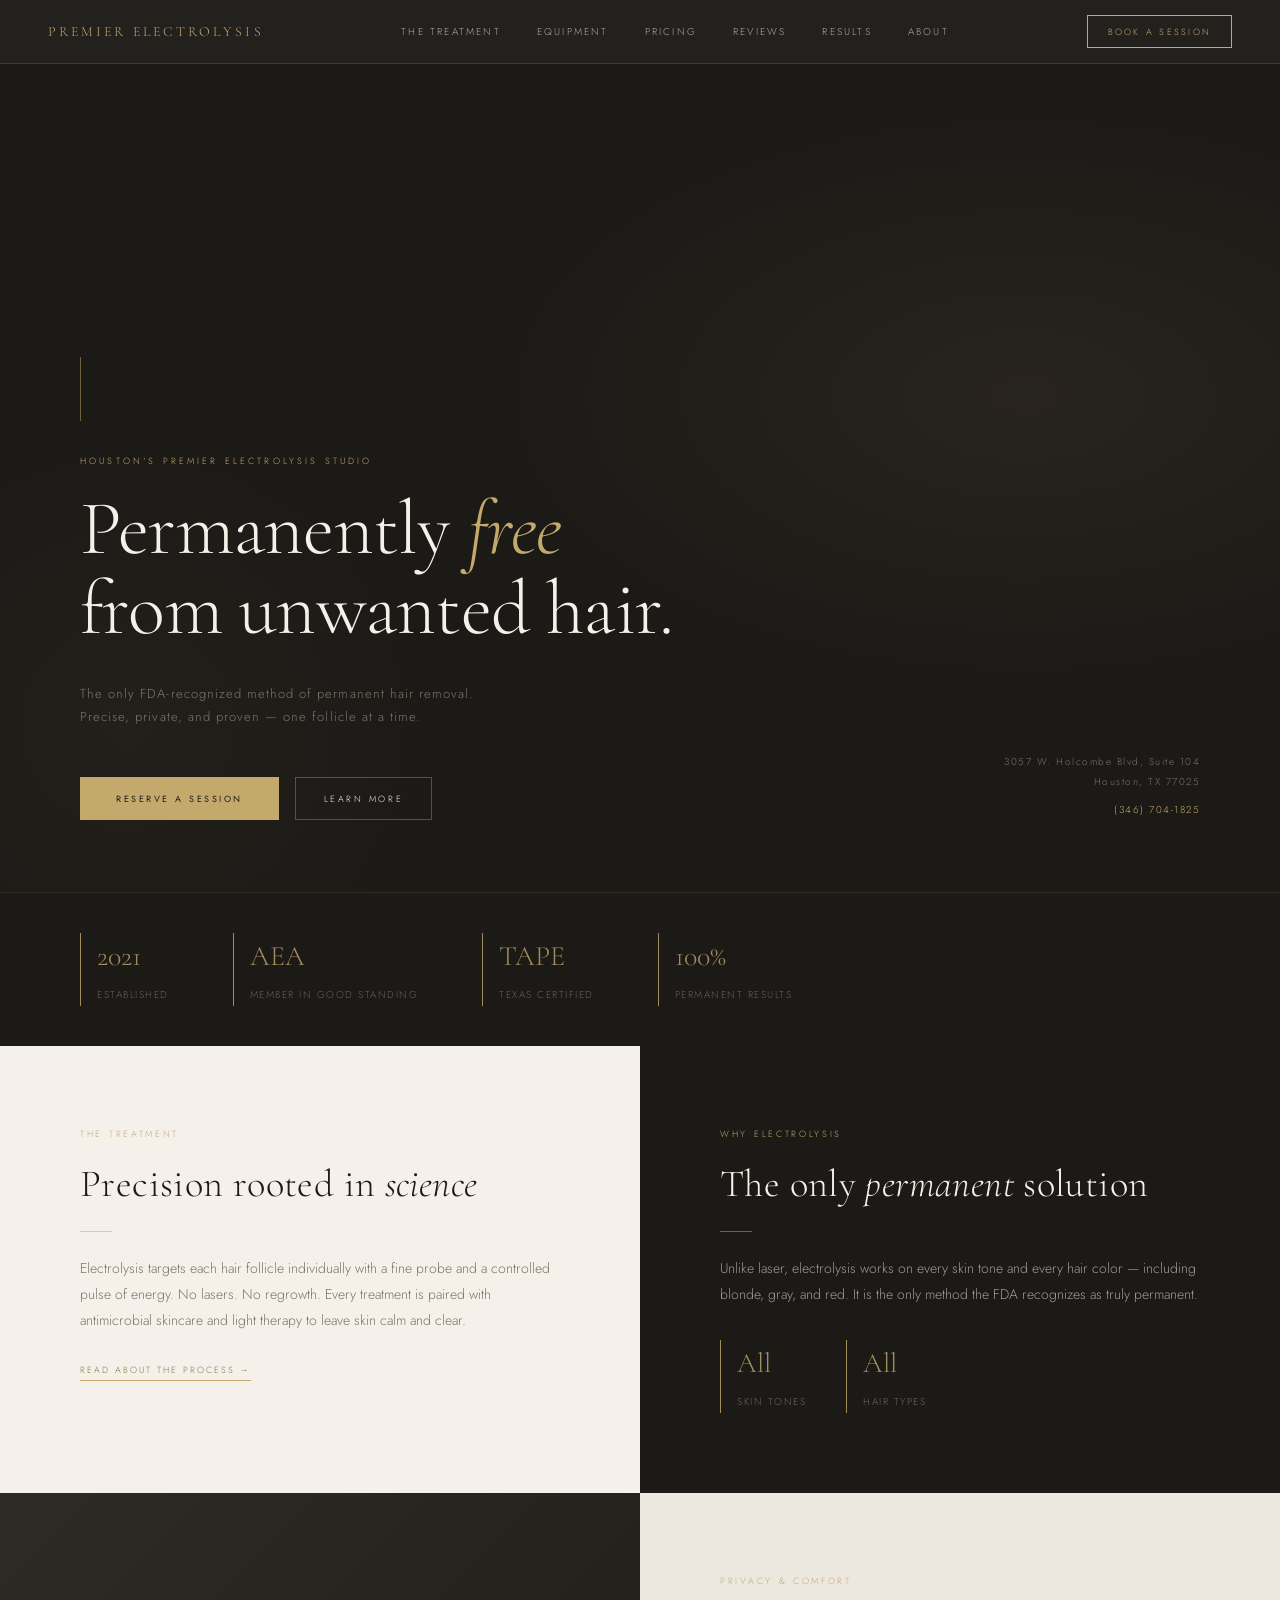
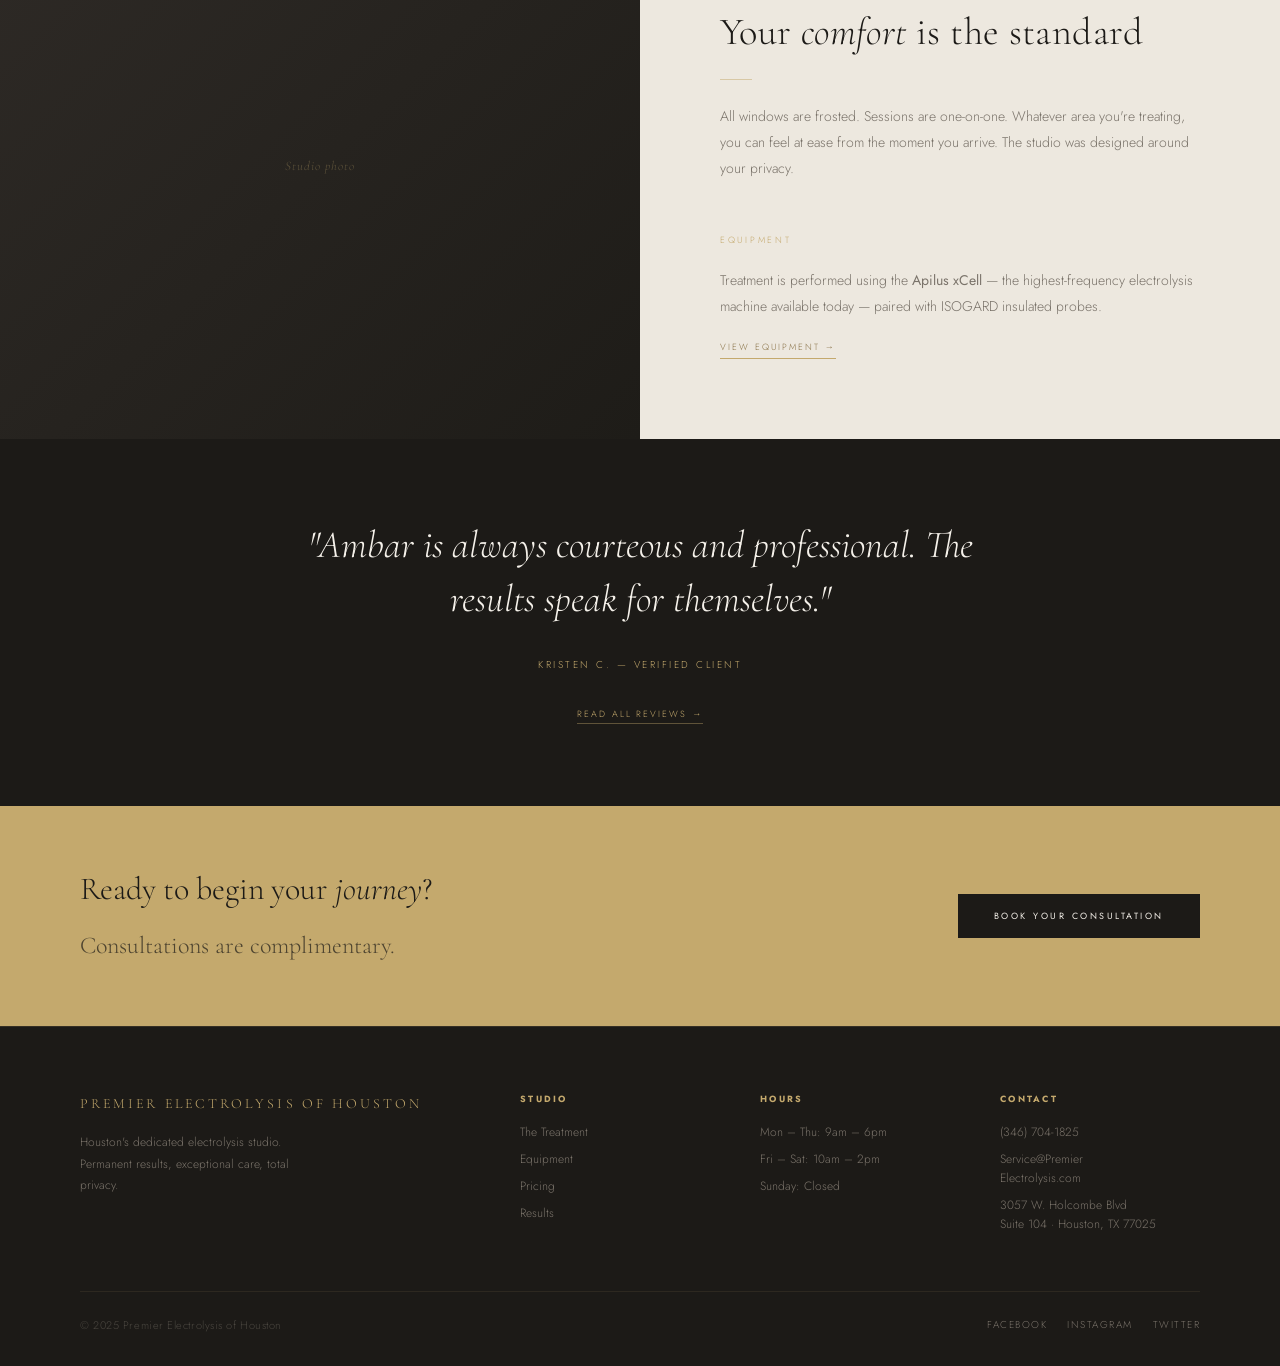
==== frontend/public/index.html @ 05a434fe "initial commit" ====
<!DOCTYPE html>
<html lang="en">
<head>
<meta charset="UTF-8">
<meta name="viewport" content="width=device-width, initial-scale=1.0">
<title>Premier Electrolysis of Houston</title>
<link rel="preconnect" href="https://fonts.googleapis.com">
<link rel="preconnect" href="https://fonts.gstatic.com" crossorigin>
<link href="https://fonts.googleapis.com/css2?family=Cormorant+Garamond:ital,wght@0,300;0,400;0,500;1,300;1,400&family=Jost:wght@200;300;400;500&display=swap" rel="stylesheet">
<style>
*{box-sizing:border-box;margin:0;padding:0}
:root{
  --ink:#1c1a17;
  --cream:#f5f1ea;
  --warm:#ede8df;
  --gold:#c4a96d;
  --gold-light:#e8d9b5;
  --gold-dark:#8a7348;
  --stone:#7a736a;
  --pale:#faf8f4;
  --white:#ffffff;
  --serif:'Cormorant Garamond',Georgia,serif;
  --sans:'Jost',sans-serif;
}
html{scroll-behavior:smooth}
body{font-family:var(--sans);font-weight:300;color:var(--ink);background:var(--pale);font-size:15px;line-height:1.7}

/* ── NAV ── */
nav{
  position:fixed;top:0;left:0;right:0;z-index:100;
  background:rgba(28,26,23,0.97);
  display:flex;align-items:center;justify-content:space-between;
  padding:0 48px;height:64px;
  border-bottom:1px solid rgba(196,169,109,0.2);
}
.nav-logo{
  font-family:var(--serif);font-weight:300;font-size:14px;
  letter-spacing:0.22em;text-transform:uppercase;color:var(--gold);
  text-decoration:none;white-space:nowrap;
}
.nav-links{display:flex;gap:0;list-style:none}
.nav-links li a{
  font-size:10px;letter-spacing:0.22em;text-transform:uppercase;
  color:rgba(245,241,234,0.65);text-decoration:none;
  padding:0 18px;line-height:64px;display:block;
  transition:color 0.2s;position:relative;
}
.nav-links li a:hover,.nav-links li a.active{color:var(--gold)}
.nav-links li a.active::after{
  content:'';position:absolute;bottom:0;left:18px;right:18px;height:1px;background:var(--gold);
}
.nav-cta{
  font-size:9px;letter-spacing:0.25em;text-transform:uppercase;
  border:1px solid var(--gold);color:var(--gold);
  padding:8px 20px;text-decoration:none;
  transition:background 0.2s,color 0.2s;white-space:nowrap;
}
.nav-cta:hover{background:var(--gold);color:var(--ink)}

/* ── PAGES ── */
.page{display:none;padding-top:64px;min-height:100vh}
.page.active{display:block}

/* ── HERO ── */
.hero{
  background:var(--ink);
  min-height:92vh;
  display:flex;flex-direction:column;justify-content:flex-end;
  padding:80px 80px 72px;
  position:relative;overflow:hidden;
}
.hero-texture{
  position:absolute;inset:0;
  background:
    radial-gradient(ellipse 60% 50% at 80% 40%, rgba(196,169,109,0.07) 0%, transparent 70%),
    radial-gradient(ellipse 40% 60% at 10% 80%, rgba(196,169,109,0.04) 0%, transparent 60%);
}
.hero-rule{width:1px;height:64px;background:var(--gold);opacity:0.5;margin-bottom:32px}
.hero-eyebrow{
  font-size:9px;letter-spacing:0.35em;text-transform:uppercase;
  color:var(--gold);margin-bottom:20px;
}
.hero h1{
  font-family:var(--serif);font-weight:300;
  font-size:clamp(52px,6vw,88px);line-height:1.05;
  color:var(--cream);letter-spacing:-0.01em;
  max-width:700px;margin-bottom:32px;
}
.hero h1 em{font-style:italic;color:var(--gold)}
.hero-sub{
  font-size:13px;letter-spacing:0.08em;color:var(--stone);
  max-width:420px;line-height:1.8;margin-bottom:48px;
}
.hero-actions{display:flex;gap:16px;align-items:center}
.btn-primary{
  font-size:9px;letter-spacing:0.28em;text-transform:uppercase;
  background:var(--gold);color:var(--ink);
  padding:14px 36px;border:none;cursor:pointer;
  font-family:var(--sans);font-weight:400;text-decoration:none;display:inline-block;
  transition:background 0.2s;
}
.btn-primary:hover{background:var(--gold-light)}
.btn-ghost{
  font-size:9px;letter-spacing:0.28em;text-transform:uppercase;
  background:none;color:var(--cream);
  border:1px solid rgba(245,241,234,0.25);
  padding:13px 28px;cursor:pointer;
  font-family:var(--sans);font-weight:300;text-decoration:none;display:inline-block;
  transition:border-color 0.2s,color 0.2s;
}
.btn-ghost:hover{border-color:var(--gold);color:var(--gold)}
.hero-meta{
  position:absolute;right:80px;bottom:72px;
  text-align:right;
}
.hero-meta p{font-size:10px;letter-spacing:0.15em;color:var(--stone);line-height:2}

/* ── HOME STRIPS ── */
.strip{display:grid;grid-template-columns:1fr 1fr}
.strip-content{padding:80px}
.strip-content.dark{background:var(--ink);color:var(--cream)}
.strip-content.cream{background:var(--cream)}
.strip-content.warm{background:var(--warm)}
.strip-img{
  background:var(--ink);
  min-height:400px;
  display:flex;align-items:center;justify-content:center;
}
.strip-img-placeholder{
  width:100%;height:100%;min-height:400px;
  background:linear-gradient(135deg,#2a2520,#1a1a18);
  display:flex;align-items:center;justify-content:center;
  font-family:var(--serif);font-style:italic;font-size:13px;
  color:rgba(196,169,109,0.4);letter-spacing:0.1em;
}
.eyebrow{
  font-size:9px;letter-spacing:0.3em;text-transform:uppercase;
  color:var(--gold);margin-bottom:20px;
}
.eyebrow.dark{color:var(--gold)}
h2.serif{
  font-family:var(--serif);font-weight:300;
  font-size:clamp(28px,3vw,44px);line-height:1.2;
  letter-spacing:0.01em;margin-bottom:20px;
}
h2.serif em{font-style:italic}
.body-text{font-size:14px;line-height:1.85;color:var(--stone)}
.body-text.dark{color:rgba(245,241,234,0.6)}
.gold-rule{width:32px;height:1px;background:var(--gold);opacity:0.5;margin:24px 0}
.stat-row{display:flex;gap:40px;margin-top:32px}
.stat{border-left:1px solid var(--gold);padding-left:16px;opacity:0.8}
.stat strong{display:block;font-family:var(--serif);font-size:28px;font-weight:300;color:var(--gold)}
.stat span{font-size:10px;letter-spacing:0.15em;text-transform:uppercase;color:var(--stone)}
.stat.lgt span{color:rgba(245,241,234,0.45)}
.stat.lgt strong{color:var(--gold)}

/* ── PAGE HEADER ── */
.page-header{
  background:var(--ink);
  padding:80px 80px 64px;
  position:relative;overflow:hidden;
}
.page-header::after{
  content:'';position:absolute;right:0;top:0;bottom:0;width:30%;
  background:linear-gradient(to right, transparent, rgba(196,169,109,0.04));
}
.page-header .eyebrow{margin-bottom:12px}
.page-header h1{
  font-family:var(--serif);font-weight:300;
  font-size:clamp(36px,4vw,62px);color:var(--cream);
  letter-spacing:0.01em;line-height:1.1;
}
.page-header h1 em{font-style:italic;color:var(--gold)}
.page-header p{
  font-size:13px;color:var(--stone);margin-top:16px;
  max-width:520px;line-height:1.8;letter-spacing:0.04em;
}

/* ── SECTION ── */
.section{padding:80px}
.section.alt{background:var(--cream)}
.section.dark{background:var(--ink)}
.section-title{
  font-family:var(--serif);font-weight:300;
  font-size:clamp(22px,2.5vw,34px);
  letter-spacing:0.01em;margin-bottom:8px;
}
.section-title em{font-style:italic;color:var(--gold)}
.section.dark .section-title{color:var(--cream)}
.section.dark .body-text{color:rgba(245,241,234,0.6)}
.section.dark .eyebrow{color:var(--gold)}

/* ── SERVICE CARDS ── */
.service-grid{display:grid;grid-template-columns:repeat(3,1fr);gap:1px;background:rgba(196,169,109,0.15);margin-top:48px}
.service-card{
  background:var(--pale);
  padding:40px 32px;
}
.service-card:hover{background:var(--cream)}
.service-icon{
  width:40px;height:40px;
  border:1px solid rgba(196,169,109,0.35);
  display:flex;align-items:center;justify-content:center;
  margin-bottom:20px;
}
.service-icon span{font-family:var(--serif);font-size:16px;font-style:italic;color:var(--gold)}
.service-card h3{
  font-family:var(--serif);font-weight:400;font-size:20px;
  margin-bottom:12px;color:var(--ink);
}
.service-card p{font-size:13px;line-height:1.8;color:var(--stone)}

/* ── EQUIPMENT ── */
.equip-grid{display:grid;grid-template-columns:1fr 1fr;gap:48px;margin-top:48px}
.equip-item{}
.equip-item h3{
  font-family:var(--serif);font-weight:400;font-size:22px;
  margin-bottom:10px;
}
.equip-item p{font-size:13px;line-height:1.85;color:var(--stone)}
.equip-badge{
  display:inline-block;
  font-size:9px;letter-spacing:0.2em;text-transform:uppercase;
  border:1px solid var(--gold-dark);color:var(--gold-dark);
  padding:4px 12px;margin-bottom:14px;
}

/* ── PRICING ── */
.pricing-grid{display:grid;grid-template-columns:repeat(auto-fit,minmax(200px,1fr));gap:1px;background:rgba(196,169,109,0.15);margin-top:48px}
.price-card{
  background:var(--pale);
  padding:36px 28px;
  position:relative;
}
.price-card.featured{background:var(--ink)}
.price-card h3{
  font-family:var(--serif);font-size:18px;font-weight:400;
  margin-bottom:8px;color:var(--ink);
}
.price-card.featured h3{color:var(--cream)}
.price-card .price{
  font-family:var(--serif);font-size:36px;font-weight:300;
  color:var(--gold);line-height:1;margin:12px 0 4px;
}
.price-card .dur{
  font-size:10px;letter-spacing:0.15em;text-transform:uppercase;
  color:var(--stone);margin-bottom:20px;
}
.price-card.featured .dur{color:rgba(245,241,234,0.4)}
.price-card p{font-size:12px;line-height:1.7;color:var(--stone)}
.price-card.featured p{color:rgba(245,241,234,0.55)}
.featured-label{
  position:absolute;top:16px;right:16px;
  font-size:8px;letter-spacing:0.2em;text-transform:uppercase;
  background:var(--gold);color:var(--ink);padding:3px 10px;
}
.benefits-grid{display:grid;grid-template-columns:1fr 1fr;gap:20px;margin-top:48px}
.benefit{display:flex;gap:16px;align-items:flex-start}
.benefit-dot{
  width:6px;height:6px;border-radius:50%;
  background:var(--gold);flex-shrink:0;margin-top:8px;
}
.benefit p{font-size:13px;line-height:1.7;color:var(--stone)}
.benefit strong{display:block;font-weight:400;color:var(--ink);margin-bottom:4px}

/* ── REVIEWS ── */
.reviews-grid{display:grid;grid-template-columns:1fr 1fr 1fr;gap:24px;margin-top:48px}
.review-card{
  background:var(--white);
  border:1px solid rgba(196,169,109,0.2);
  padding:32px;
}
.stars{color:var(--gold);font-size:13px;letter-spacing:3px;margin-bottom:16px}
.review-text{
  font-family:var(--serif);font-style:italic;
  font-size:17px;line-height:1.6;color:var(--ink);
  margin-bottom:20px;
}
.review-author{
  font-size:10px;letter-spacing:0.2em;text-transform:uppercase;
  color:var(--stone);
}
.review-platform{
  font-size:9px;color:rgba(122,115,106,0.55);letter-spacing:0.1em;
  margin-top:4px;
}
.review-hero-quote{
  background:var(--ink);
  padding:80px;
  text-align:center;
}
.review-hero-quote blockquote{
  font-family:var(--serif);font-weight:300;font-style:italic;
  font-size:clamp(24px,3vw,40px);line-height:1.4;
  color:var(--cream);max-width:700px;margin:0 auto 24px;
}
.review-hero-quote cite{
  font-size:10px;letter-spacing:0.25em;text-transform:uppercase;
  color:var(--gold);font-style:normal;
}
.rating-summary{
  display:flex;gap:48px;justify-content:center;
  margin-bottom:64px;
}
.rating-num{text-align:center}
.rating-num strong{
  display:block;font-family:var(--serif);font-size:52px;
  font-weight:300;color:var(--gold);line-height:1;
}
.rating-num span{font-size:10px;letter-spacing:0.15em;text-transform:uppercase;color:var(--stone)}

/* ── BEFORE/AFTER ── */
.ba-intro{padding:80px;max-width:700px}
.ba-grid{display:grid;grid-template-columns:1fr 1fr 1fr;gap:1px;background:rgba(196,169,109,0.15)}
.ba-item{position:relative;overflow:hidden;cursor:pointer}
.ba-pair{display:grid;grid-template-columns:1fr 1fr;gap:1px;background:rgba(196,169,109,0.15)}
.ba-img{
  background:var(--warm);min-height:280px;
  display:flex;align-items:center;justify-content:center;
  position:relative;
}
.ba-img.before{background:#e8e2d8}
.ba-img.after{background:#ddd5c5}
.ba-label{
  position:absolute;bottom:12px;left:12px;
  font-size:8px;letter-spacing:0.25em;text-transform:uppercase;
  background:var(--ink);color:var(--gold);
  padding:4px 10px;
}
.ba-img-placeholder{
  font-family:var(--serif);font-style:italic;font-size:12px;
  color:rgba(122,115,106,0.45);letter-spacing:0.08em;
}
.ba-area{
  padding:20px;background:var(--pale);
  font-size:10px;letter-spacing:0.15em;text-transform:uppercase;
  color:var(--stone);
}
.ba-area strong{display:block;font-weight:400;color:var(--ink);margin-bottom:2px}
.ba-note{font-size:11px;text-transform:none;letter-spacing:0.02em;color:var(--stone);margin-top:4px}
.ba-disclaimer{
  padding:32px 80px;font-size:11px;color:var(--stone);
  border-top:1px solid rgba(196,169,109,0.15);letter-spacing:0.03em;line-height:1.7;
}

/* ── ABOUT ── */
.about-grid{display:grid;grid-template-columns:1fr 1fr;gap:0}
.about-portrait{
  background:var(--warm);min-height:500px;
  display:flex;align-items:center;justify-content:center;
}
.about-portrait-placeholder{
  text-align:center;
}
.about-portrait-placeholder .initials{
  width:100px;height:100px;border-radius:50%;
  background:var(--ink);
  display:flex;align-items:center;justify-content:center;
  font-family:var(--serif);font-size:32px;color:var(--gold);
  margin:0 auto 20px;
}
.about-portrait-placeholder p{font-family:var(--serif);font-style:italic;color:var(--stone);font-size:14px}
.about-bio{padding:80px}
.credentials{margin-top:40px;border-top:1px solid rgba(196,169,109,0.2);padding-top:32px}
.credential{
  display:flex;gap:16px;margin-bottom:20px;
  padding-bottom:20px;border-bottom:1px solid rgba(196,169,109,0.1);
}
.credential:last-child{border:none;margin:0;padding:0}
.cred-abbr{
  font-family:var(--serif);font-size:13px;font-style:italic;
  color:var(--gold);flex-shrink:0;width:48px;padding-top:2px;
}
.cred-text strong{display:block;font-weight:400;font-size:13px;color:var(--ink);margin-bottom:2px}
.cred-text span{font-size:12px;color:var(--stone)}

/* ── APPOINTMENT ── */
.appt-grid{display:grid;grid-template-columns:1fr 1fr;gap:0;min-height:80vh}
.appt-left{background:var(--ink);padding:80px;display:flex;flex-direction:column;justify-content:center}
.appt-right{background:var(--pale);padding:80px}
.appt-hours{margin-top:40px}
.appt-hours h3{
  font-family:var(--serif);font-size:16px;font-weight:400;
  color:var(--cream);margin-bottom:16px;
}
.hours-row{display:flex;justify-content:space-between;
  font-size:12px;padding:8px 0;border-bottom:1px solid rgba(196,169,109,0.1);
  color:rgba(245,241,234,0.55);
}
.hours-row span:last-child{color:var(--gold)}
.appt-form{}
.form-group{margin-bottom:20px}
.form-group label{
  display:block;font-size:9px;letter-spacing:0.25em;text-transform:uppercase;
  color:var(--stone);margin-bottom:8px;
}
.form-group input,.form-group select,.form-group textarea{
  width:100%;border:1px solid rgba(196,169,109,0.2);
  background:var(--white);padding:11px 14px;
  font-family:var(--sans);font-size:13px;font-weight:300;color:var(--ink);
  outline:none;transition:border-color 0.2s;
}
.form-group input:focus,.form-group select:focus,.form-group textarea:focus{
  border-color:var(--gold);
}
.form-row{display:grid;grid-template-columns:1fr 1fr;gap:16px}
.form-note{font-size:11px;color:var(--stone);margin-top:8px;letter-spacing:0.03em}

/* ── FOOTER ── */
footer{
  background:var(--ink);
  border-top:1px solid rgba(196,169,109,0.15);
  padding:64px 80px 32px;
}
.footer-grid{display:grid;grid-template-columns:2fr 1fr 1fr 1fr;gap:40px;margin-bottom:48px}
.footer-brand .nav-logo{display:inline-block;margin-bottom:16px}
.footer-brand p{font-size:12px;color:var(--stone);line-height:1.8;max-width:240px}
.footer-col h4{
  font-size:9px;letter-spacing:0.25em;text-transform:uppercase;
  color:var(--gold);margin-bottom:16px;
}
.footer-col a,.footer-col p{
  display:block;font-size:12px;color:var(--stone);
  text-decoration:none;margin-bottom:8px;line-height:1.6;
}
.footer-col a:hover{color:var(--cream)}
.footer-bottom{
  border-top:1px solid rgba(196,169,109,0.1);
  padding-top:24px;
  display:flex;justify-content:space-between;align-items:center;
}
.footer-bottom p{font-size:11px;color:rgba(122,115,106,0.5);letter-spacing:0.05em}
.social-links{display:flex;gap:20px}
.social-links a{font-size:10px;letter-spacing:0.15em;text-transform:uppercase;color:var(--stone);text-decoration:none}
.social-links a:hover{color:var(--gold)}

/* ── DIVIDER ── */
.gold-divider{
  display:flex;align-items:center;gap:20px;
  padding:0 80px;margin:0 0 0;
}
.gold-divider::before,.gold-divider::after{content:'';flex:1;height:1px;background:rgba(196,169,109,0.2)}
.gold-divider span{font-family:var(--serif);font-style:italic;color:var(--gold);font-size:16px}

/* ── SCROLL CTA ── */
.cta-banner{
  background:var(--gold);padding:56px 80px;
  display:flex;align-items:center;justify-content:space-between;
}
.cta-banner h2{
  font-family:var(--serif);font-weight:300;
  font-size:clamp(22px,2.5vw,36px);color:var(--ink);
}
.cta-banner h2 em{font-style:italic}
.btn-dark{
  font-size:9px;letter-spacing:0.28em;text-transform:uppercase;
  background:var(--ink);color:var(--cream);
  padding:14px 36px;border:none;cursor:pointer;
  font-family:var(--sans);font-weight:400;text-decoration:none;display:inline-block;
  flex-shrink:0;margin-left:40px;
  transition:background 0.2s;
}
.btn-dark:hover{background:#2a2820}
</style>
</head>
<body>

<nav>
  <a class="nav-logo" href="#" onclick="showPage('home')">Premier Electrolysis</a>
  <ul class="nav-links">
    <li><a href="#" onclick="showPage('service')" id="nav-service">The Treatment</a></li>
    <li><a href="#" onclick="showPage('equipment')" id="nav-equipment">Equipment</a></li>
    <li><a href="#" onclick="showPage('pricing')" id="nav-pricing">Pricing</a></li>
    <li><a href="#" onclick="showPage('reviews')" id="nav-reviews">Reviews</a></li>
    <li><a href="#" onclick="showPage('gallery')" id="nav-gallery">Results</a></li>
    <li><a href="#" onclick="showPage('about')" id="nav-about">About</a></li>
  </ul>
  <a class="nav-cta" href="#" onclick="showPage('appointments')">Book a session</a>
</nav>

<!-- ══════════════════════ HOME ══════════════════════ -->
<div id="page-home" class="page active">
  <div class="hero">
    <div class="hero-texture"></div>
    <div class="hero-rule"></div>
    <div class="hero-eyebrow">Houston's premier electrolysis studio</div>
    <h1>Permanently <em>free</em><br>from unwanted hair.</h1>
    <p class="hero-sub">The only FDA-recognized method of permanent hair removal. Precise, private, and proven — one follicle at a time.</p>
    <div class="hero-actions">
      <a class="btn-primary" href="#" onclick="showPage('appointments')">Reserve a session</a>
      <a class="btn-ghost" href="#" onclick="showPage('service')">Learn more</a>
    </div>
    <div class="hero-meta">
      <p>3057 W. Holcombe Blvd, Suite 104</p>
      <p>Houston, TX 77025</p>
      <p style="margin-top:8px;color:var(--gold);font-size:10px;letter-spacing:0.15em">(346) 704-1825</p>
    </div>
  </div>

  <div style="background:var(--ink);padding:40px 80px;display:flex;gap:64px;border-top:1px solid rgba(196,169,109,0.12)">
    <div class="stat"><strong>2021</strong><span>Established</span></div>
    <div class="stat"><strong>AEA</strong><span>Member in good standing</span></div>
    <div class="stat"><strong>TAPE</strong><span>Texas certified</span></div>
    <div class="stat"><strong>100%</strong><span>Permanent results</span></div>
  </div>

  <div class="strip">
    <div class="strip-content cream">
      <div class="eyebrow">The treatment</div>
      <h2 class="serif">Precision rooted in <em>science</em></h2>
      <div class="gold-rule"></div>
      <p class="body-text">Electrolysis targets each hair follicle individually with a fine probe and a controlled pulse of energy. No lasers. No regrowth. Every treatment is paired with antimicrobial skincare and light therapy to leave skin calm and clear.</p>
      <a href="#" onclick="showPage('service')" style="display:inline-block;margin-top:28px;font-size:9px;letter-spacing:0.22em;text-transform:uppercase;color:var(--gold-dark);text-decoration:none;border-bottom:1px solid var(--gold);padding-bottom:3px;">Read about the process →</a>
    </div>
    <div class="strip-content dark">
      <div class="eyebrow">Why electrolysis</div>
      <h2 class="serif" style="color:var(--cream);">The only <em>permanent</em> solution</h2>
      <div class="gold-rule"></div>
      <p class="body-text dark">Unlike laser, electrolysis works on every skin tone and every hair color — including blonde, gray, and red. It is the only method the FDA recognizes as truly permanent.</p>
      <div class="stat-row" style="margin-top:32px">
        <div class="stat lgt"><strong>All</strong><span style="color:rgba(245,241,234,0.45)">Skin tones</span></div>
        <div class="stat lgt"><strong>All</strong><span style="color:rgba(245,241,234,0.45)">Hair types</span></div>
      </div>
    </div>
  </div>

  <div class="strip" style="grid-template-columns:1fr 1fr">
    <div class="strip-img-placeholder" style="background:linear-gradient(135deg,#2e2a26,#1e1c18);min-height:440px;display:flex;align-items:center;justify-content:center;">
      <span style="font-family:var(--serif);font-style:italic;font-size:13px;color:rgba(196,169,109,0.35);letter-spacing:0.08em;">Studio photo</span>
    </div>
    <div class="strip-content warm">
      <div class="eyebrow">Privacy &amp; comfort</div>
      <h2 class="serif">Your <em>comfort</em> is the standard</h2>
      <div class="gold-rule"></div>
      <p class="body-text">All windows are frosted. Sessions are one-on-one. Whatever area you're treating, you can feel at ease from the moment you arrive. The studio was designed around your privacy.</p>
      <br><br>
      <div class="eyebrow">Equipment</div>
      <p class="body-text">Treatment is performed using the <strong style="font-weight:400">Apilus xCell</strong> — the highest-frequency electrolysis machine available today — paired with ISOGARD insulated probes.</p>
      <a href="#" onclick="showPage('equipment')" style="display:inline-block;margin-top:20px;font-size:9px;letter-spacing:0.22em;text-transform:uppercase;color:var(--gold-dark);text-decoration:none;border-bottom:1px solid var(--gold);padding-bottom:3px;">View equipment →</a>
    </div>
  </div>

  <div class="review-hero-quote">
    <blockquote>"Ambar is always courteous and professional. The results speak for themselves."</blockquote>
    <cite>Kristen C. — Verified client</cite>
    <div style="margin-top:24px">
      <a href="#" onclick="showPage('reviews')" style="font-size:9px;letter-spacing:0.22em;text-transform:uppercase;color:var(--gold);text-decoration:none;border-bottom:1px solid rgba(196,169,109,0.4);padding-bottom:3px;">Read all reviews →</a>
    </div>
  </div>

  <div class="cta-banner">
    <h2>Ready to begin your <em>journey</em>?<br><span style="font-size:0.75em;opacity:0.7">Consultations are complimentary.</span></h2>
    <a class="btn-dark" href="#" onclick="showPage('appointments')">Book your consultation</a>
  </div>

  <footer>
    <div class="footer-grid">
      <div class="footer-brand">
        <a class="nav-logo" href="#" onclick="showPage('home')">Premier Electrolysis of Houston</a>
        <p>Houston's dedicated electrolysis studio. Permanent results, exceptional care, total privacy.</p>
      </div>
      <div class="footer-col">
        <h4>Studio</h4>
        <a href="#" onclick="showPage('service')">The Treatment</a>
        <a href="#" onclick="showPage('equipment')">Equipment</a>
        <a href="#" onclick="showPage('pricing')">Pricing</a>
        <a href="#" onclick="showPage('gallery')">Results</a>
      </div>
      <div class="footer-col">
        <h4>Hours</h4>
        <p>Mon – Thu: 9am – 6pm</p>
        <p>Fri – Sat: 10am – 2pm</p>
        <p>Sunday: Closed</p>
      </div>
      <div class="footer-col">
        <h4>Contact</h4>
        <a href="tel:+13467041825">(346) 704-1825</a>
        <a href="mailto:Service@PremierElectrolysis.com">Service@Premier<br>Electrolysis.com</a>
        <p style="margin-top:8px">3057 W. Holcombe Blvd<br>Suite 104 · Houston, TX 77025</p>
      </div>
    </div>
    <div class="footer-bottom">
      <p>© 2025 Premier Electrolysis of Houston</p>
      <div class="social-links">
        <a href="https://www.facebook.com/Premier-Electrolysis-of-Houston-236071848332947" target="_blank">Facebook</a>
        <a href="https://www.instagram.com/premierelectrolysisofhouston/" target="_blank">Instagram</a>
        <a href="https://twitter.com/ElectrolysisHTX" target="_blank">Twitter</a>
      </div>
    </div>
  </footer>
</div>

<!-- ══════════════════════ SERVICE ══════════════════════ -->
<div id="page-service" class="page">
  <div class="page-header">
    <div class="eyebrow">The treatment</div>
    <h1>How <em>electrolysis</em> works</h1>
    <p>A precise, science-backed process — and the only permanent hair removal method recognized by the FDA.</p>
  </div>

  <div class="strip">
    <div class="strip-content cream">
      <div class="eyebrow">Products</div>
      <h2 class="serif">Formulated for <em>your skin</em></h2>
      <div class="gold-rule"></div>
      <p class="body-text">We use an antimicrobial pretreatment that balances the skin's pH and accelerates healing. Post-treatment care centers on an organically grown aloe gel blended with manuka honey, tea tree oil, and plant stem cells — to soothe, protect, and support collagen production.</p>
    </div>
    <div class="strip-content dark">
      <div class="eyebrow">The session</div>
      <h2 class="serif" style="color:var(--cream)">What to <em>expect</em></h2>
      <div class="gold-rule"></div>
      <p class="body-text dark">Each appointment begins with a visual assessment of skin and hair. The skin is cleansed, then a fine probe is placed precisely into the follicle. A controlled energy pulse damages the root before the hair is gently removed. After the session, skin is cleansed again and an aftercare regimen is applied.</p>
    </div>
  </div>

  <div class="section">
    <div class="eyebrow">Care protocol</div>
    <h2 class="section-title">Skin treated as <em>carefully</em> as the hair</h2>
    <div class="gold-rule"></div>
    <div class="service-grid">
      <div class="service-card">
        <div class="service-icon"><span>I</span></div>
        <h3>Pretreatment</h3>
        <p>A high-quality antimicrobial formula balances the skin's pH and creates an optimal environment for the procedure.</p>
      </div>
      <div class="service-card">
        <div class="service-icon"><span>II</span></div>
        <h3>Precision removal</h3>
        <p>A fine probe is placed into each follicle individually. Energy is delivered only at the tip — protecting surrounding skin.</p>
      </div>
      <div class="service-card">
        <div class="service-icon"><span>III</span></div>
        <h3>Post-care serum</h3>
        <p>A soothing serum quickly absorbed by skin fights infection, locks in moisture, and supports natural rejuvenation.</p>
      </div>
      <div class="service-card">
        <div class="service-icon"><span>IV</span></div>
        <h3>Light therapy</h3>
        <p>A short light treatment targets acne-producing bacteria and promotes faster skin healing after the session.</p>
      </div>
      <div class="service-card">
        <div class="service-icon"><span>V</span></div>
        <h3>Privacy by design</h3>
        <p>All windows are frosted. The suite is entirely private so you can comfortably treat hair anywhere on the body.</p>
      </div>
      <div class="service-card">
        <div class="service-icon"><span>VI</span></div>
        <h3>Permanent results</h3>
        <p>Multiple sessions spaced correctly produce lifelong results. Most clients see significant clearing within a few months.</p>
      </div>
    </div>
  </div>

  <div class="section alt" style="padding-top:48px;padding-bottom:48px">
    <div class="eyebrow">Important to know</div>
    <h2 class="section-title" style="max-width:600px">Results are <em>gradual</em> — and permanent</h2>
    <div class="gold-rule"></div>
    <p class="body-text" style="max-width:640px">Electrolysis is a process. Depending on hair density and growth cycles, a full clearance may take months or, for stronger hairs, over a year. Every session removes treated follicles permanently. The journey requires patience — the destination is lifelong freedom.</p>
  </div>

  <div class="cta-banner">
    <h2>Have questions about the <em>process</em>?</h2>
    <a class="btn-dark" href="#" onclick="showPage('appointments')">Book a free consultation</a>
  </div>

  <footer>
    <div class="footer-grid">
      <div class="footer-brand"><a class="nav-logo" href="#" onclick="showPage('home')">Premier Electrolysis of Houston</a><p>Permanent results, exceptional care, total privacy.</p></div>
      <div class="footer-col"><h4>Studio</h4><a href="#" onclick="showPage('service')">The Treatment</a><a href="#" onclick="showPage('equipment')">Equipment</a><a href="#" onclick="showPage('pricing')">Pricing</a></div>
      <div class="footer-col"><h4>Hours</h4><p>Mon – Thu: 9am – 6pm</p><p>Fri – Sat: 10am – 2pm</p></div>
      <div class="footer-col"><h4>Contact</h4><a href="tel:+13467041825">(346) 704-1825</a><a href="mailto:Service@PremierElectrolysis.com">Service@PremierElectrolysis.com</a></div>
    </div>
    <div class="footer-bottom"><p>© 2025 Premier Electrolysis of Houston</p><div class="social-links"><a href="#">Facebook</a><a href="#">Instagram</a></div></div>
  </footer>
</div>

<!-- ══════════════════════ EQUIPMENT ══════════════════════ -->
<div id="page-equipment" class="page">
  <div class="page-header">
    <div class="eyebrow">Technology</div>
    <h1>The <em>finest</em> tools in electrolysis</h1>
    <p>Equipment chosen not for cost but for what it delivers — faster sessions, better precision, and the most comfortable experience possible.</p>
  </div>

  <div class="section">
    <div class="eyebrow">Primary machine</div>
    <h2 class="section-title">Apilus <em>xCell</em></h2>
    <div class="gold-rule"></div>
    <div class="equip-grid">
      <div class="equip-item">
        <div class="equip-badge">27.12 MHz</div>
        <h3>Highest frequency available</h3>
        <p class="body-text">The Apilus xCell operates at the industry's highest frequency, which — combined with precise technique — delivers energy faster and more accurately than any alternative. Sessions can be shorter without sacrificing thoroughness. Longer sessions are more comfortable than with lower-frequency devices.</p>
      </div>
      <div class="equip-item">
        <div class="equip-badge">Specialized settings</div>
        <h3>Focused on the follicle</h3>
        <p class="body-text">Synchro and blend settings allow the machine to concentrate energy precisely on the root and germ cells responsible for hair regrowth — without dispersing current through surrounding tissue. Skin integrity is actively protected during every pulse.</p>
      </div>
    </div>
  </div>

  <div class="section alt">
    <div class="eyebrow">Probe technology</div>
    <h2 class="section-title">ISOGARD <em>insulated probes</em></h2>
    <div class="gold-rule"></div>
    <div class="equip-grid">
      <div class="equip-item">
        <h3>Skin-protective design</h3>
        <p class="body-text">ISOGARD probes carry an insulating coating along the shaft, ensuring that electrical current only activates at the very tip — the point of the follicle. The outer layers of skin are shielded from any energy exposure throughout the entire treatment.</p>
      </div>
      <div class="equip-item">
        <h3>Maximum efficacy at the root</h3>
        <p class="body-text">Because current is concentrated at the tip rather than dispersed along the probe's length, the energy delivered to the follicle's root cells is more potent and more precise. This translates to better clearance per session and a more thorough result over the course of treatment.</p>
      </div>
    </div>
  </div>

  <div class="section dark">
    <div class="eyebrow">Sterilization</div>
    <h2 class="section-title" style="color:var(--cream)">Medical-grade <em>sanitation</em></h2>
    <div class="gold-rule"></div>
    <p class="body-text dark" style="max-width:620px;margin-bottom:40px">All reusable instruments — including tweezers — pass through a two-stage sterilization process before every client. Single-use probes are never reused.</p>
    <div style="display:grid;grid-template-columns:1fr 1fr;gap:32px">
      <div>
        <div class="equip-badge" style="border-color:var(--gold);color:var(--gold);">Stage 1</div>
        <h3 style="font-family:var(--serif);font-weight:400;font-size:18px;color:var(--cream);margin:12px 0 8px">Ultrasonic bath</h3>
        <p class="body-text dark">A medical-grade enzymatic solution in an ultrasonic cleaner breaks down and removes biological material before sterilization begins.</p>
      </div>
      <div>
        <div class="equip-badge" style="border-color:var(--gold);color:var(--gold);">Stage 2</div>
        <h3 style="font-family:var(--serif);font-weight:400;font-size:18px;color:var(--cream);margin:12px 0 8px">Autoclave</h3>
        <p class="body-text dark">Instruments are individually sealed in sterile packaging and run through an autoclave — the same standard used in surgical environments.</p>
      </div>
    </div>
  </div>

  <div class="cta-banner">
    <h2>Experience the difference in <em>person</em></h2>
    <a class="btn-dark" href="#" onclick="showPage('appointments')">Book a session</a>
  </div>

  <footer>
    <div class="footer-grid">
      <div class="footer-brand"><a class="nav-logo" href="#" onclick="showPage('home')">Premier Electrolysis of Houston</a><p>Permanent results, exceptional care, total privacy.</p></div>
      <div class="footer-col"><h4>Studio</h4><a href="#" onclick="showPage('service')">The Treatment</a><a href="#" onclick="showPage('equipment')">Equipment</a><a href="#" onclick="showPage('pricing')">Pricing</a></div>
      <div class="footer-col"><h4>Hours</h4><p>Mon – Thu: 9am – 6pm</p><p>Fri – Sat: 10am – 2pm</p></div>
      <div class="footer-col"><h4>Contact</h4><a href="tel:+13467041825">(346) 704-1825</a></div>
    </div>
    <div class="footer-bottom"><p>© 2025 Premier Electrolysis of Houston</p></div>
  </footer>
</div>

<!-- ══════════════════════ PRICING ══════════════════════ -->
<div id="page-pricing" class="page">
  <div class="page-header">
    <div class="eyebrow">Investment</div>
    <h1>Transparent <em>pricing</em></h1>
    <p>Some of the most competitive rates in Houston — with clinical-grade care included in every session. Ask about 3-in-1 combo appointments.</p>
  </div>

  <div class="section">
    <div class="eyebrow">Session rates</div>
    <h2 class="section-title">Choose your <em>duration</em></h2>
    <div class="gold-rule"></div>
    <div class="pricing-grid">
      <div class="price-card">
        <h3>Consultation</h3>
        <div class="price">$0</div>
        <div class="dur">Up to 60 min</div>
        <p>A full assessment of your hair and skin before any treatment begins. No obligation.</p>
      </div>
      <div class="price-card">
        <h3>15-Minute Session</h3>
        <div class="price">$45</div>
        <div class="dur">15 min</div>
        <p>Ideal for small areas or touch-ups between longer sessions.</p>
      </div>
      <div class="price-card">
        <h3>30-Minute Session</h3>
        <div class="price">$80</div>
        <div class="dur">30 min</div>
        <p>Great for eyebrows, upper lip, chin, or other focused areas.</p>
      </div>
      <div class="price-card featured">
        <div class="featured-label">Most popular</div>
        <h3>60-Minute Session</h3>
        <div class="price">$145</div>
        <div class="dur">60 min</div>
        <p>The most versatile session length — thorough coverage for most treatment areas.</p>
      </div>
      <div class="price-card">
        <h3>90-Minute Session</h3>
        <div class="price">$210</div>
        <div class="dur">90 min</div>
        <p>For larger areas like full legs, back, or multiple zones in a single visit.</p>
      </div>
      <div class="price-card">
        <h3>2-Hour Session</h3>
        <div class="price">$270</div>
        <div class="dur">120 min</div>
        <p>Maximum clearance per visit. Best for clients seeking accelerated progress.</p>
      </div>
    </div>
  </div>

  <div class="section alt">
    <div class="eyebrow">What's included</div>
    <h2 class="section-title">Every session <em>includes</em></h2>
    <div class="gold-rule"></div>
    <div class="benefits-grid">
      <div class="benefit"><div class="benefit-dot"></div><div><strong>Skin assessment</strong><p>Visual evaluation of the treatment area before every session.</p></div></div>
      <div class="benefit"><div class="benefit-dot"></div><div><strong>Antimicrobial pretreatment</strong><p>pH-balancing cleanser applied before the procedure.</p></div></div>
      <div class="benefit"><div class="benefit-dot"></div><div><strong>ISOGARD probe technology</strong><p>Skin-protective insulated probes used throughout.</p></div></div>
      <div class="benefit"><div class="benefit-dot"></div><div><strong>Post-care serum</strong><p>Organically derived aloe, manuka honey, and tea tree applied after.</p></div></div>
      <div class="benefit"><div class="benefit-dot"></div><div><strong>Light therapy</strong><p>Anti-bacterial light treatment to accelerate healing.</p></div></div>
      <div class="benefit"><div class="benefit-dot"></div><div><strong>Aftercare guidance</strong><p>Personalized instructions for care between sessions.</p></div></div>
    </div>
  </div>

  <div class="cta-banner">
    <h2>Your first consultation is <em>complimentary</em></h2>
    <a class="btn-dark" href="#" onclick="showPage('appointments')">Schedule now — it's free</a>
  </div>

  <footer>
    <div class="footer-grid">
      <div class="footer-brand"><a class="nav-logo" href="#" onclick="showPage('home')">Premier Electrolysis of Houston</a><p>Permanent results, exceptional care, total privacy.</p></div>
      <div class="footer-col"><h4>Studio</h4><a href="#" onclick="showPage('service')">The Treatment</a><a href="#" onclick="showPage('equipment')">Equipment</a><a href="#" onclick="showPage('pricing')">Pricing</a></div>
      <div class="footer-col"><h4>Hours</h4><p>Mon – Thu: 9am – 6pm</p><p>Fri – Sat: 10am – 2pm</p></div>
      <div class="footer-col"><h4>Contact</h4><a href="tel:+13467041825">(346) 704-1825</a></div>
    </div>
    <div class="footer-bottom"><p>© 2025 Premier Electrolysis of Houston</p></div>
  </footer>
</div>

<!-- ══════════════════════ REVIEWS ══════════════════════ -->
<div id="page-reviews" class="page">
  <div class="page-header">
    <div class="eyebrow">Client stories</div>
    <h1>What clients <em>say</em></h1>
    <p>Real words from people who've experienced the treatment firsthand.</p>
  </div>

  <div class="section" style="padding-bottom:40px">
    <div class="rating-summary">
      <div class="rating-num"><strong>4.9</strong><span style="display:block;margin-top:4px">★★★★★</span><span>Average rating</span></div>
      <div class="rating-num"><strong>50+</strong><span>Verified reviews</span></div>
      <div class="rating-num"><strong>100%</strong><span>Recommend</span></div>
    </div>

    <div class="reviews-grid">
      <div class="review-card">
        <div class="stars">★★★★★</div>
        <p class="review-text">"Ambar, she's awesome."</p>
        <div class="review-author">Nicole G.</div>
        <div class="review-platform">Google · Verified client</div>
      </div>
      <div class="review-card">
        <div class="stars">★★★★★</div>
        <p class="review-text">"Ambar is always courteous and professional!"</p>
        <div class="review-author">Kristen C.</div>
        <div class="review-platform">Google · Verified client</div>
      </div>
      <div class="review-card">
        <div class="stars">★★★★★</div>
        <p class="review-text">"Very talented and kind staff. Absolutely love Ambar!"</p>
        <div class="review-author">Charlene P.</div>
        <div class="review-platform">Google · Verified client</div>
      </div>
      <div class="review-card">
        <div class="stars">★★★★★</div>
        <p class="review-text">"I was nervous at first but Ambar made me feel completely at ease. The results after just a few sessions are already noticeable."</p>
        <div class="review-author">Maria T.</div>
        <div class="review-platform">Google · Verified client</div>
      </div>
      <div class="review-card">
        <div class="stars">★★★★★</div>
        <p class="review-text">"The studio is immaculate, private, and Ambar takes her time to do the job right. Worth every penny."</p>
        <div class="review-author">Rachel M.</div>
        <div class="review-platform">Yelp · Verified client</div>
      </div>
      <div class="review-card">
        <div class="stars">★★★★★</div>
        <p class="review-text">"I've tried laser before and nothing compares to electrolysis for actually permanent results. This is the real deal."</p>
        <div class="review-author">Jordan K.</div>
        <div class="review-platform">Google · Verified client</div>
      </div>
      <div class="review-card">
        <div class="stars">★★★★★</div>
        <p class="review-text">"Competitive pricing, expert technique, and genuinely kind service. I recommend Premier to everyone I know."</p>
        <div class="review-author">Sandra L.</div>
        <div class="review-platform">Facebook · Verified client</div>
      </div>
      <div class="review-card">
        <div class="stars">★★★★★</div>
        <p class="review-text">"The aftercare products alone are a bonus — my skin looks better than before I started."</p>
        <div class="review-author">Daniela R.</div>
        <div class="review-platform">Google · Verified client</div>
      </div>
      <div class="review-card">
        <div class="stars">★★★★★</div>
        <p class="review-text">"As someone with darker skin I was told laser wouldn't work for me. Electrolysis here changed everything."</p>
        <div class="review-author">Fatima A.</div>
        <div class="review-platform">Google · Verified client</div>
      </div>
    </div>
  </div>

  <div style="background:var(--warm);padding:64px 80px;text-align:center">
    <div class="eyebrow" style="text-align:center;margin-bottom:12px">Share your experience</div>
    <p class="body-text" style="max-width:500px;margin:0 auto 28px">Had a session with us? Your story helps others take the first step. Leave us a review on Google.</p>
    <a href="https://g.page/r/premierelectrolysishouston/review" target="_blank" class="btn-primary" style="background:var(--ink);color:var(--cream)">Leave a Google review</a>
  </div>

  <div class="cta-banner">
    <h2>Ready to write your <em>own</em> story?</h2>
    <a class="btn-dark" href="#" onclick="showPage('appointments')">Book a session</a>
  </div>

  <footer>
    <div class="footer-grid">
      <div class="footer-brand"><a class="nav-logo" href="#" onclick="showPage('home')">Premier Electrolysis of Houston</a><p>Permanent results, exceptional care, total privacy.</p></div>
      <div class="footer-col"><h4>Studio</h4><a href="#" onclick="showPage('service')">The Treatment</a><a href="#" onclick="showPage('pricing')">Pricing</a><a href="#" onclick="showPage('reviews')">Reviews</a></div>
      <div class="footer-col"><h4>Hours</h4><p>Mon – Thu: 9am – 6pm</p><p>Fri – Sat: 10am – 2pm</p></div>
      <div class="footer-col"><h4>Contact</h4><a href="tel:+13467041825">(346) 704-1825</a></div>
    </div>
    <div class="footer-bottom"><p>© 2025 Premier Electrolysis of Houston</p></div>
  </footer>
</div>

<!-- ══════════════════════ GALLERY ══════════════════════ -->
<div id="page-gallery" class="page">
  <div class="page-header">
    <div class="eyebrow">Before &amp; after</div>
    <h1>Results that <em>speak</em><br>for themselves</h1>
    <p>All photos shared with client permission. Individual results vary based on hair density, growth cycle, and number of sessions completed.</p>
  </div>

  <div class="section" style="padding-bottom:0">
    <div class="eyebrow">Upper lip</div>
    <h2 class="section-title">Upper lip &amp; <em>chin</em></h2>
    <div class="gold-rule"></div>
  </div>
  <div class="ba-grid" style="grid-template-columns:1fr 1fr;margin:0 80px 48px">
    <div>
      <div class="ba-pair">
        <div class="ba-img before" style="min-height:320px"><div class="ba-label">Before</div><span class="ba-img-placeholder">Client photo</span></div>
        <div class="ba-img after" style="min-height:320px"><div class="ba-label">After</div><span class="ba-img-placeholder">Client photo</span></div>
      </div>
      <div class="ba-area"><strong>Upper Lip</strong><span class="ba-note">8 sessions · 5 months</span></div>
    </div>
    <div>
      <div class="ba-pair">
        <div class="ba-img before" style="min-height:320px"><div class="ba-label">Before</div><span class="ba-img-placeholder">Client photo</span></div>
        <div class="ba-img after" style="min-height:320px"><div class="ba-label">After</div><span class="ba-img-placeholder">Client photo</span></div>
      </div>
      <div class="ba-area"><strong>Chin</strong><span class="ba-note">12 sessions · 8 months</span></div>
    </div>
  </div>

  <div class="section alt" style="padding-bottom:0">
    <div class="eyebrow">Brows</div>
    <h2 class="section-title">Eyebrow <em>shaping</em></h2>
    <div class="gold-rule"></div>
  </div>
  <div style="display:grid;grid-template-columns:1fr 1fr 1fr;margin:0 80px 48px;gap:1px;background:rgba(196,169,109,0.15)">
    <div>
      <div class="ba-pair">
        <div class="ba-img before" style="min-height:240px"><div class="ba-label">Before</div><span class="ba-img-placeholder">Client photo</span></div>
        <div class="ba-img after" style="min-height:240px"><div class="ba-label">After</div><span class="ba-img-placeholder">Client photo</span></div>
      </div>
      <div class="ba-area" style="background:var(--warm)"><strong>Eyebrows</strong><span class="ba-note">6 sessions · 4 months</span></div>
    </div>
    <div>
      <div class="ba-pair">
        <div class="ba-img before" style="min-height:240px"><div class="ba-label">Before</div><span class="ba-img-placeholder">Client photo</span></div>
        <div class="ba-img after" style="min-height:240px"><div class="ba-label">After</div><span class="ba-img-placeholder">Client photo</span></div>
      </div>
      <div class="ba-area" style="background:var(--warm)"><strong>Sideburns</strong><span class="ba-note">10 sessions · 6 months</span></div>
    </div>
    <div>
      <div class="ba-pair">
        <div class="ba-img before" style="min-height:240px"><div class="ba-label">Before</div><span class="ba-img-placeholder">Client photo</span></div>
        <div class="ba-img after" style="min-height:240px"><div class="ba-label">After</div><span class="ba-img-placeholder">Client photo</span></div>
      </div>
      <div class="ba-area" style="background:var(--warm)"><strong>Underarms</strong><span class="ba-note">14 sessions · 9 months</span></div>
    </div>
  </div>

  <div class="ba-disclaimer">
    <strong style="font-weight:400;color:var(--ink)">Disclaimer:</strong> All before-and-after photos are published with written client consent. Results shown are from real clients of Premier Electrolysis of Houston. Individual results vary. Permanent clearance requires multiple sessions spaced according to hair growth cycles. Photos are not altered or retouched.
  </div>

  <div style="background:var(--ink);padding:64px 80px">
    <div class="eyebrow">Treatment areas</div>
    <h2 class="section-title" style="color:var(--cream);margin-bottom:24px">We treat <em>all areas</em> of the body</h2>
    <div style="display:flex;flex-wrap:wrap;gap:10px;margin-top:16px">
      <span style="font-size:11px;letter-spacing:0.12em;border:1px solid rgba(196,169,109,0.3);color:rgba(245,241,234,0.6);padding:6px 16px">Upper lip</span>
      <span style="font-size:11px;letter-spacing:0.12em;border:1px solid rgba(196,169,109,0.3);color:rgba(245,241,234,0.6);padding:6px 16px">Chin</span>
      <span style="font-size:11px;letter-spacing:0.12em;border:1px solid rgba(196,169,109,0.3);color:rgba(245,241,234,0.6);padding:6px 16px">Eyebrows</span>
      <span style="font-size:11px;letter-spacing:0.12em;border:1px solid rgba(196,169,109,0.3);color:rgba(245,241,234,0.6);padding:6px 16px">Sideburns</span>
      <span style="font-size:11px;letter-spacing:0.12em;border:1px solid rgba(196,169,109,0.3);color:rgba(245,241,234,0.6);padding:6px 16px">Neck</span>
      <span style="font-size:11px;letter-spacing:0.12em;border:1px solid rgba(196,169,109,0.3);color:rgba(245,241,234,0.6);padding:6px 16px">Underarms</span>
      <span style="font-size:11px;letter-spacing:0.12em;border:1px solid rgba(196,169,109,0.3);color:rgba(245,241,234,0.6);padding:6px 16px">Arms</span>
      <span style="font-size:11px;letter-spacing:0.12em;border:1px solid rgba(196,169,109,0.3);color:rgba(245,241,234,0.6);padding:6px 16px">Bikini</span>
      <span style="font-size:11px;letter-spacing:0.12em;border:1px solid rgba(196,169,109,0.3);color:rgba(245,241,234,0.6);padding:6px 16px">Legs</span>
      <span style="font-size:11px;letter-spacing:0.12em;border:1px solid rgba(196,169,109,0.3);color:rgba(245,241,234,0.6);padding:6px 16px">Back</span>
      <span style="font-size:11px;letter-spacing:0.12em;border:1px solid rgba(196,169,109,0.3);color:rgba(245,241,234,0.6);padding:6px 16px">Chest</span>
    </div>
  </div>

  <div class="cta-banner">
    <h2>See your own <em>transformation</em></h2>
    <a class="btn-dark" href="#" onclick="showPage('appointments')">Book your first session</a>
  </div>

  <footer>
    <div class="footer-grid">
      <div class="footer-brand"><a class="nav-logo" href="#" onclick="showPage('home')">Premier Electrolysis of Houston</a><p>Permanent results, exceptional care, total privacy.</p></div>
      <div class="footer-col"><h4>Studio</h4><a href="#" onclick="showPage('service')">The Treatment</a><a href="#" onclick="showPage('gallery')">Results</a><a href="#" onclick="showPage('pricing')">Pricing</a></div>
      <div class="footer-col"><h4>Hours</h4><p>Mon – Thu: 9am – 6pm</p><p>Fri – Sat: 10am – 2pm</p></div>
      <div class="footer-col"><h4>Contact</h4><a href="tel:+13467041825">(346) 704-1825</a></div>
    </div>
    <div class="footer-bottom"><p>© 2025 Premier Electrolysis of Houston</p></div>
  </footer>
</div>

<!-- ══════════════════════ ABOUT ══════════════════════ -->
<div id="page-about" class="page">
  <div class="page-header">
    <div class="eyebrow">The specialist</div>
    <h1>Meet <em>Ambar</em></h1>
    <p>Trained at one of North America's most rigorous electrolysis programs — and dedicated to making every client feel genuinely cared for.</p>
  </div>

  <div class="about-grid">
    <div class="about-portrait">
      <div class="about-portrait-placeholder">
        <div class="initials">A</div>
        <p>Ambar · Electrologist</p>
      </div>
    </div>
    <div class="about-bio">
      <div class="eyebrow">Background</div>
      <h2 class="section-title">Trained to the <em>highest</em> standard</h2>
      <div class="gold-rule"></div>
      <p class="body-text" style="margin-bottom:16px">Ambar completed her training through the Académie Dectro curriculum at the Academy for Advanced Electrolysis Studies — one of the most prestigious programs in the field. She holds active memberships in both the American Electrology Association (AEA) and the Texas Association of Professional Electrologists (TAPE).</p>
      <p class="body-text">Clients describe her as calm, precise, and genuinely kind. She believes the relationship between electrologist and client is built on trust — and that starts with honesty about what the process involves and what results are realistic.</p>

      <div class="credentials">
        <div class="credential">
          <div class="cred-abbr">AEA</div>
          <div class="cred-text"><strong>American Electrology Association</strong><span>Current member in good standing</span></div>
        </div>
        <div class="credential">
          <div class="cred-abbr">TAPE</div>
          <div class="cred-text"><strong>Texas Association of Professional Electrologists</strong><span>Current member in good standing</span></div>
        </div>
        <div class="credential">
          <div class="cred-abbr">A.D.</div>
          <div class="cred-text"><strong>Académie Dectro curriculum</strong><span>Academy for Advanced Electrolysis Studies</span></div>
        </div>
      </div>
    </div>
  </div>

  <div class="section alt">
    <div style="display:grid;grid-template-columns:1fr 1fr;gap:64px;align-items:center">
      <div>
        <div class="eyebrow">Philosophy</div>
        <h2 class="section-title">Skin treated as <em>skin</em></h2>
        <div class="gold-rule"></div>
        <p class="body-text">Electrolysis is not just hair removal — it is a skin treatment. Ambar approaches every session with that in mind, pairing permanent follicle destruction with post-care that actively improves the skin's condition over time.</p>
      </div>
      <div>
        <div style="border-left:1px solid rgba(196,169,109,0.3);padding-left:32px">
          <p style="font-family:var(--serif);font-style:italic;font-size:20px;line-height:1.6;color:var(--ink);margin-bottom:16px">"I was nervous at first but Ambar made me feel completely at ease."</p>
          <p style="font-size:10px;letter-spacing:0.2em;text-transform:uppercase;color:var(--stone)">Maria T. — Verified client</p>
        </div>
      </div>
    </div>
  </div>

  <div class="cta-banner">
    <h2>Book a consultation with <em>Ambar</em></h2>
    <a class="btn-dark" href="#" onclick="showPage('appointments')">Schedule — it's complimentary</a>
  </div>

  <footer>
    <div class="footer-grid">
      <div class="footer-brand"><a class="nav-logo" href="#" onclick="showPage('home')">Premier Electrolysis of Houston</a><p>Permanent results, exceptional care, total privacy.</p></div>
      <div class="footer-col"><h4>Studio</h4><a href="#" onclick="showPage('service')">The Treatment</a><a href="#" onclick="showPage('equipment')">Equipment</a><a href="#" onclick="showPage('pricing')">Pricing</a></div>
      <div class="footer-col"><h4>Hours</h4><p>Mon – Thu: 9am – 6pm</p><p>Fri – Sat: 10am – 2pm</p></div>
      <div class="footer-col"><h4>Contact</h4><a href="tel:+13467041825">(346) 704-1825</a></div>
    </div>
    <div class="footer-bottom"><p>© 2025 Premier Electrolysis of Houston</p></div>
  </footer>
</div>

<!-- ══════════════════════ APPOINTMENTS ══════════════════════ -->
<div id="page-appointments" class="page">

  <!-- dark left rail stays fixed, flow happens on the right -->
  <div class="appt-grid" style="min-height:100vh;align-items:stretch">

    <!-- LEFT: static info panel -->
    <div class="appt-left" style="justify-content:flex-start;padding-top:80px">
      <div class="eyebrow">Reservations</div>
      <h2 style="font-family:var(--serif);font-weight:300;font-size:38px;line-height:1.1;color:var(--cream);margin-bottom:10px">Reserve your<br><em style="color:var(--gold)">session</em></h2>
      <div class="gold-rule"></div>
      <p style="font-size:13px;color:var(--stone);line-height:1.8;margin-bottom:36px">First visit? Your consultation is complimentary. We'll guide you through every step.</p>
      <p style="font-size:10px;letter-spacing:0.15em;text-transform:uppercase;color:var(--gold);margin-bottom:6px">Location</p>
      <p style="font-size:13px;color:rgba(245,241,234,0.65);line-height:1.8;margin-bottom:24px">3057 W. Holcombe Blvd<br>Suite 104 · Houston, TX 77025</p>
      <p style="font-size:10px;letter-spacing:0.15em;text-transform:uppercase;color:var(--gold);margin-bottom:6px">Phone</p>
      <a href="tel:+13467041825" style="font-size:15px;color:var(--cream);text-decoration:none;display:block;margin-bottom:24px">(346) 704-1825</a>
      <div class="appt-hours" style="margin-top:8px">
        <h3>Hours</h3>
        <div class="hours-row"><span>Monday – Thursday</span><span>9 am – 6 pm</span></div>
        <div class="hours-row"><span>Friday – Saturday</span><span>10 am – 2 pm</span></div>
        <div class="hours-row"><span>Sunday</span><span>Closed</span></div>
      </div>
      <!-- step progress sidebar -->
      <div style="margin-top:48px;border-top:1px solid rgba(196,169,109,0.15);padding-top:32px">
        <div id="prog-1" class="prog-item" style="display:flex;gap:14px;align-items:flex-start;margin-bottom:20px">
          <div class="prog-num" style="width:24px;height:24px;border:1px solid var(--gold);border-radius:50%;display:flex;align-items:center;justify-content:center;font-size:10px;color:var(--gold);flex-shrink:0">1</div>
          <div><p style="font-size:10px;letter-spacing:0.18em;text-transform:uppercase;color:var(--gold)">Service</p><p style="font-size:12px;color:var(--stone);margin-top:2px" id="prog-1-val">—</p></div>
        </div>
        <div id="prog-2" class="prog-item" style="display:flex;gap:14px;align-items:flex-start;margin-bottom:20px;opacity:0.35">
          <div class="prog-num" style="width:24px;height:24px;border:1px solid rgba(196,169,109,0.4);border-radius:50%;display:flex;align-items:center;justify-content:center;font-size:10px;color:var(--stone);flex-shrink:0">2</div>
          <div><p style="font-size:10px;letter-spacing:0.18em;text-transform:uppercase;color:var(--stone)">Date &amp; Time</p><p style="font-size:12px;color:var(--stone);margin-top:2px" id="prog-2-val">—</p></div>
        </div>
        <div id="prog-3" class="prog-item" style="display:flex;gap:14px;align-items:flex-start;opacity:0.35">
          <div class="prog-num" style="width:24px;height:24px;border:1px solid rgba(196,169,109,0.4);border-radius:50%;display:flex;align-items:center;justify-content:center;font-size:10px;color:var(--stone);flex-shrink:0">3</div>
          <div><p style="font-size:10px;letter-spacing:0.18em;text-transform:uppercase;color:var(--stone)">Payment</p><p style="font-size:12px;color:var(--stone);margin-top:2px">Secure · Square</p></div>
        </div>
      </div>
    </div>

    <!-- RIGHT: step panels -->
    <div class="appt-right" style="padding:80px">

      <!-- ── STEP 1: SERVICE ── -->
      <div id="bk-step-1">
        <div class="eyebrow">Step 1 of 3</div>
        <h2 class="section-title" style="margin-bottom:32px">Choose your <em>treatment</em></h2>

        <div style="display:grid;grid-template-columns:1fr 1fr;gap:10px;margin-bottom:32px" id="svc-grid">
          <div class="bk-svc-card" data-name="Consultation" data-dur="60 min" data-price="$0" onclick="bkSelectSvc(this)">
            <div class="bk-svc-name">Consultation</div>
            <div class="bk-svc-meta"><span>60 min</span><span class="bk-svc-price">Complimentary</span></div>
          </div>
          <div class="bk-svc-card" data-name="15-Minute Session" data-dur="15 min" data-price="$45" onclick="bkSelectSvc(this)">
            <div class="bk-svc-name">15-Minute Session</div>
            <div class="bk-svc-meta"><span>15 min</span><span class="bk-svc-price">$45</span></div>
          </div>
          <div class="bk-svc-card" data-name="30-Minute Session" data-dur="30 min" data-price="$80" onclick="bkSelectSvc(this)">
            <div class="bk-svc-name">30-Minute Session</div>
            <div class="bk-svc-meta"><span>30 min</span><span class="bk-svc-price">$80</span></div>
          </div>
          <div class="bk-svc-card bk-featured" data-name="60-Minute Session" data-dur="60 min" data-price="$145" onclick="bkSelectSvc(this)">
            <div style="font-size:8px;letter-spacing:0.18em;text-transform:uppercase;color:var(--gold);margin-bottom:6px">Most popular</div>
            <div class="bk-svc-name">60-Minute Session</div>
            <div class="bk-svc-meta"><span>60 min</span><span class="bk-svc-price">$145</span></div>
          </div>
          <div class="bk-svc-card" data-name="90-Minute Session" data-dur="90 min" data-price="$210" onclick="bkSelectSvc(this)">
            <div class="bk-svc-name">90-Minute Session</div>
            <div class="bk-svc-meta"><span>90 min</span><span class="bk-svc-price">$210</span></div>
          </div>
          <div class="bk-svc-card" data-name="2-Hour Session" data-dur="120 min" data-price="$270" onclick="bkSelectSvc(this)">
            <div class="bk-svc-name">2-Hour Session</div>
            <div class="bk-svc-meta"><span>120 min</span><span class="bk-svc-price">$270</span></div>
          </div>
        </div>

        <button class="btn-primary" id="bk-btn-1" style="width:100%;opacity:0.35;pointer-events:none" onclick="bkGo(2)">Continue &rarr;</button>
      </div>

      <!-- ── STEP 2: DATE & TIME ── -->
      <div id="bk-step-2" style="display:none">
        <div class="eyebrow">Step 2 of 3</div>
        <h2 class="section-title" style="margin-bottom:32px">Select <em>date &amp; time</em></h2>

        <!-- Calendar -->
        <div style="background:var(--white);border:1px solid rgba(196,169,109,0.2);padding:24px;margin-bottom:20px">
          <div style="display:flex;align-items:center;justify-content:space-between;margin-bottom:20px">
            <button onclick="bkCalNav(-1)" style="background:none;border:1px solid rgba(196,169,109,0.25);width:32px;height:32px;cursor:pointer;font-size:16px;color:var(--gold-dark)">&#8249;</button>
            <span id="bk-cal-label" style="font-family:var(--serif);font-size:17px;color:var(--ink)">July 2026</span>
            <button onclick="bkCalNav(1)" style="background:none;border:1px solid rgba(196,169,109,0.25);width:32px;height:32px;cursor:pointer;font-size:16px;color:var(--gold-dark)">&#8250;</button>
          </div>
          <div id="bk-cal" style="display:grid;grid-template-columns:repeat(7,1fr);gap:3px;text-align:center"></div>
        </div>

        <!-- Time slots -->
        <div id="bk-times" style="display:none;margin-bottom:24px">
          <p style="font-size:9px;letter-spacing:0.22em;text-transform:uppercase;color:var(--stone);margin-bottom:12px">Available times</p>
          <div id="bk-times-grid" style="display:grid;grid-template-columns:repeat(4,1fr);gap:8px"></div>
        </div>

        <div style="display:flex;gap:10px">
          <button class="btn-ghost" onclick="bkGo(1)" style="flex:1">&#8592; Back</button>
          <button class="btn-primary" id="bk-btn-2" style="flex:2;opacity:0.35;pointer-events:none" onclick="bkGo(3)">Continue &rarr;</button>
        </div>
      </div>

      <!-- ── STEP 3: DETAILS + PAYMENT ── -->
      <div id="bk-step-3" style="display:none">
        <div class="eyebrow">Step 3 of 3</div>
        <h2 class="section-title" style="margin-bottom:8px">Your details &amp; <em>payment</em></h2>

        <!-- Summary strip -->
        <div id="bk-summary-strip" style="background:var(--ink);padding:16px 20px;margin-bottom:28px;display:flex;justify-content:space-between;align-items:center">
          <div>
            <p style="font-size:9px;letter-spacing:0.18em;text-transform:uppercase;color:var(--gold);margin-bottom:3px">Appointment</p>
            <p style="font-size:13px;color:var(--cream)" id="bk-sum-line1">—</p>
            <p style="font-size:11px;color:var(--stone)" id="bk-sum-line2">—</p>
          </div>
          <div style="text-align:right">
            <p style="font-size:9px;letter-spacing:0.15em;text-transform:uppercase;color:var(--stone);margin-bottom:2px">Total</p>
            <p style="font-family:var(--serif);font-size:26px;color:var(--gold)" id="bk-sum-price">—</p>
          </div>
        </div>

        <!-- Details form -->
        <div style="margin-bottom:24px">
          <div class="form-row" style="margin-bottom:16px">
            <div class="form-group" style="margin-bottom:0"><label>First name</label><input type="text" id="bk-fname" placeholder="First name"></div>
            <div class="form-group" style="margin-bottom:0"><label>Last name</label><input type="text" id="bk-lname" placeholder="Last name"></div>
          </div>
          <div class="form-group"><label>Email</label><input type="email" id="bk-email" placeholder="your@email.com"></div>
          <div class="form-group"><label>Phone</label><input type="tel" id="bk-phone" placeholder="(346) 000-0000"></div>
          <div class="form-group">
            <label>First visit?</label>
            <select id="bk-firstvisit">
              <option>Yes, this is my first visit</option>
              <option>No, I'm a returning client</option>
            </select>
          </div>
          <div class="form-group">
            <label>Notes for Ambar (optional)</label>
            <input type="text" placeholder="Treatment area, sensitivities, questions...">
          </div>
        </div>

        <!-- Payment -->
        <div style="border-top:1px solid rgba(196,169,109,0.2);padding-top:24px;margin-bottom:24px">
          <div style="display:flex;align-items:center;gap:8px;margin-bottom:16px">
            <span style="font-size:9px;letter-spacing:0.22em;text-transform:uppercase;color:var(--stone)">Secure payment via</span>
            <span style="background:var(--ink);color:var(--cream);font-size:9px;font-weight:500;letter-spacing:0.1em;padding:3px 8px">⬛ Square</span>
          </div>
          <div class="form-group"><label>Name on card</label><input type="text" placeholder="Full name"></div>
          <div class="form-group">
            <label>Card number</label>
            <input type="text" placeholder="4242 4242 4242 4242" maxlength="19">
          </div>
          <div class="form-row">
            <div class="form-group" style="margin-bottom:0"><label>Expiry</label><input type="text" placeholder="MM / YY" maxlength="7"></div>
            <div class="form-group" style="margin-bottom:0"><label>CVV</label><input type="text" placeholder="•••" maxlength="4"></div>
          </div>
          <p style="font-size:10px;color:var(--stone);margin-top:10px;letter-spacing:0.03em">Square Web Payments SDK renders here in production. Your card details are encrypted end-to-end.</p>
        </div>

        <div style="display:flex;gap:10px">
          <button class="btn-ghost" onclick="bkGo(2)" style="flex:1">&#8592; Back</button>
          <button class="btn-primary" style="flex:2" onclick="bkConfirm()">Confirm &amp; Pay</button>
        </div>
      </div>

      <!-- ── STEP 4: CONFIRMATION ── -->
      <div id="bk-step-4" style="display:none;text-align:center;padding:40px 0">
        <div style="width:56px;height:56px;border:1px solid var(--gold);border-radius:50%;display:flex;align-items:center;justify-content:center;margin:0 auto 24px;font-size:22px;color:var(--gold)">✓</div>
        <h2 style="font-family:var(--serif);font-weight:300;font-size:36px;color:var(--ink);margin-bottom:8px">Booking <em style="color:var(--gold-dark)">confirmed</em></h2>
        <p style="font-size:13px;color:var(--stone);margin-bottom:32px">A confirmation has been sent to your email.</p>
        <div style="background:var(--ink);padding:28px 32px;text-align:left;margin-bottom:28px">
          <p style="font-size:9px;letter-spacing:0.2em;text-transform:uppercase;color:var(--gold);margin-bottom:16px">Appointment summary</p>
          <div style="display:flex;justify-content:space-between;font-size:12px;padding:7px 0;border-bottom:1px solid rgba(196,169,109,0.1)"><span style="color:var(--stone)">Service</span><span style="color:var(--cream)" id="conf-svc">—</span></div>
          <div style="display:flex;justify-content:space-between;font-size:12px;padding:7px 0;border-bottom:1px solid rgba(196,169,109,0.1)"><span style="color:var(--stone)">Date &amp; time</span><span style="color:var(--cream)" id="conf-dt">—</span></div>
          <div style="display:flex;justify-content:space-between;font-size:12px;padding:7px 0;border-bottom:1px solid rgba(196,169,109,0.1)"><span style="color:var(--stone)">Location</span><span style="color:var(--cream)">3057 W. Holcombe · Suite 104</span></div>
          <div style="display:flex;justify-content:space-between;font-size:12px;padding:7px 0"><span style="color:var(--stone)">Confirmation #</span><span style="color:var(--cream)" id="conf-num">—</span></div>
          <div style="display:flex;justify-content:space-between;margin-top:16px;padding-top:16px;border-top:1px solid rgba(196,169,109,0.2)">
            <span style="font-size:9px;letter-spacing:0.2em;text-transform:uppercase;color:var(--gold)">Paid</span>
            <span style="font-family:var(--serif);font-size:24px;color:var(--cream)" id="conf-price">—</span>
          </div>
        </div>
        <p style="font-size:12px;color:var(--stone);line-height:1.8">To reschedule, call <a href="tel:+13467041825" style="color:var(--gold-dark)">(346) 704-1825</a></p>
      </div>

    </div><!-- /appt-right -->
  </div><!-- /appt-grid -->

  <footer>
    <div class="footer-grid">
      <div class="footer-brand"><a class="nav-logo" href="#" onclick="showPage('home')">Premier Electrolysis of Houston</a><p>Permanent results, exceptional care, total privacy.</p></div>
      <div class="footer-col"><h4>Studio</h4><a href="#" onclick="showPage('service')">The Treatment</a><a href="#" onclick="showPage('equipment')">Equipment</a><a href="#" onclick="showPage('pricing')">Pricing</a></div>
      <div class="footer-col"><h4>Hours</h4><p>Mon – Thu: 9am – 6pm</p><p>Fri – Sat: 10am – 2pm</p></div>
      <div class="footer-col"><h4>Contact</h4><a href="tel:+13467041825">(346) 704-1825</a><a href="mailto:Service@PremierElectrolysis.com">Service@PremierElectrolysis.com</a></div>
    </div>
    <div class="footer-bottom"><p>© 2025 Premier Electrolysis of Houston</p></div>
  </footer>
</div>

<style>
.bk-svc-card{
  background:var(--white);border:1px solid rgba(196,169,109,0.2);
  padding:20px;cursor:pointer;transition:border-color 0.18s,background 0.18s;
}
.bk-svc-card:hover{border-color:rgba(196,169,109,0.5)}
.bk-svc-card.bk-selected{border-color:var(--gold-dark);background:var(--cream)}
.bk-svc-card.bk-featured{background:var(--pale)}
.bk-svc-name{font-family:var(--serif);font-size:17px;font-weight:400;color:var(--ink);margin-bottom:4px}
.bk-svc-meta{font-size:11px;letter-spacing:0.05em;color:var(--stone);display:flex;gap:12px}
.bk-svc-price{color:var(--gold-dark);font-weight:400}
.bk-day{height:34px;display:flex;align-items:center;justify-content:center;font-size:13px;color:var(--ink);cursor:pointer;border-radius:1px}
.bk-day:hover:not(.bk-past):not(.bk-empty){background:var(--warm)}
.bk-day.bk-past{color:#ccc;cursor:default}
.bk-day.bk-hdr{font-size:9px;letter-spacing:0.15em;text-transform:uppercase;color:var(--stone);cursor:default}
.bk-day.bk-avail::after{content:'';display:block;width:4px;height:4px;border-radius:50%;background:var(--gold);margin:0 auto}
.bk-day.bk-sel-day{background:var(--ink);color:var(--cream)}
.bk-time{border:1px solid rgba(196,169,109,0.2);padding:9px 4px;text-align:center;font-size:12px;letter-spacing:0.03em;cursor:pointer;color:var(--ink);background:var(--white);transition:border-color 0.15s}
.bk-time:hover{border-color:var(--gold)}
.bk-time.bk-unavail{color:#ccc;cursor:default;background:var(--pale)}
.bk-time.bk-sel-time{background:var(--ink);color:var(--cream);border-color:var(--ink)}
</style>

<script>
var BK = {svc:null,dur:null,price:null,month:6,year:2026,day:null,time:null};
var MONTHS=['January','February','March','April','May','June','July','August','September','October','November','December'];
var AVAIL_TIMES=['9:00 am','9:30 am','10:00 am','10:30 am','11:00 am','2:00 pm','2:30 pm','3:00 pm','4:00 pm','4:30 pm'];
var ALL_TIMES=['9:00 am','9:30 am','10:00 am','10:30 am','11:00 am','11:30 am','12:00 pm','1:00 pm','1:30 pm','2:00 pm','2:30 pm','3:00 pm','3:30 pm','4:00 pm','4:30 pm','5:00 pm'];

function bkSelectSvc(el){
  document.querySelectorAll('.bk-svc-card').forEach(c=>c.classList.remove('bk-selected'));
  el.classList.add('bk-selected');
  BK.svc=el.dataset.name; BK.dur=el.dataset.dur; BK.price=el.dataset.price;
  document.getElementById('bk-btn-1').style.opacity='1';
  document.getElementById('bk-btn-1').style.pointerEvents='auto';
  document.getElementById('prog-1-val').textContent=BK.svc+' · '+BK.price;
}

function bkRenderCal(){
  var grid=document.getElementById('bk-cal');
  grid.innerHTML='';
  document.getElementById('bk-cal-label').textContent=MONTHS[BK.month]+' '+BK.year;
  ['Su','Mo','Tu','We','Th','Fr','Sa'].forEach(function(d){
    var h=document.createElement('div');h.className='bk-day bk-hdr';h.textContent=d;grid.appendChild(h);
  });
  var first=new Date(BK.year,BK.month,1).getDay();
  var days=new Date(BK.year,BK.month+1,0).getDate();
  var today=new Date(2026,6,11);
  for(var i=0;i<first;i++){var e=document.createElement('div');e.className='bk-day bk-empty';grid.appendChild(e);}
  for(var d=1;d<=days;d++){
    var cell=document.createElement('div');
    cell.className='bk-day';cell.textContent=d;
    var dt=new Date(BK.year,BK.month,d);
    var dow=dt.getDay();
    if(dt<today||dow===0||dow===6){cell.classList.add('bk-past');}
    else{
      cell.classList.add('bk-avail');
      if(BK.day===d)cell.classList.add('bk-sel-day');
      (function(dd){cell.onclick=function(){bkSelectDay(dd);};})(d);
    }
    grid.appendChild(cell);
  }
}

function bkCalNav(dir){
  BK.month+=dir;
  if(BK.month>11){BK.month=0;BK.year++;}
  if(BK.month<0){BK.month=11;BK.year--;}
  BK.day=null;BK.time=null;
  bkRenderCal();
  document.getElementById('bk-times').style.display='none';
  document.getElementById('bk-btn-2').style.opacity='0.35';
  document.getElementById('bk-btn-2').style.pointerEvents='none';
}

function bkSelectDay(d){
  BK.day=d;BK.time=null;
  bkRenderCal();
  var tg=document.getElementById('bk-times-grid');
  tg.innerHTML='';
  ALL_TIMES.forEach(function(t){
    var avail=AVAIL_TIMES.indexOf(t)!==-1;
    var el=document.createElement('div');
    el.className='bk-time'+(avail?'':' bk-unavail');
    el.textContent=t;
    if(avail)el.onclick=function(){bkSelectTime(t,el);};
    tg.appendChild(el);
  });
  document.getElementById('bk-times').style.display='block';
  document.getElementById('bk-btn-2').style.opacity='0.35';
  document.getElementById('bk-btn-2').style.pointerEvents='none';
}

function bkSelectTime(t,el){
  BK.time=t;
  document.querySelectorAll('.bk-time').forEach(c=>c.classList.remove('bk-sel-time'));
  el.classList.add('bk-sel-time');
  document.getElementById('bk-btn-2').style.opacity='1';
  document.getElementById('bk-btn-2').style.pointerEvents='auto';
  document.getElementById('prog-2-val').textContent=MONTHS[BK.month]+' '+BK.day+' · '+BK.time;
}

function bkGo(step){
  [1,2,3,4].forEach(function(n){
    var el=document.getElementById('bk-step-'+n);
    if(el)el.style.display=(n===step)?'block':'none';
  });
  // update sidebar progress opacity
  [1,2,3].forEach(function(n){
    var p=document.getElementById('prog-'+n);
    if(!p)return;
    p.style.opacity=(n<=step)?'1':'0.35';
  });
  if(step===2)bkRenderCal();
  if(step===3){
    document.getElementById('bk-sum-line1').textContent=BK.svc+' ('+BK.dur+')';
    document.getElementById('bk-sum-line2').textContent=MONTHS[BK.month]+' '+BK.day+', '+BK.year+' · '+BK.time;
    document.getElementById('bk-sum-price').textContent=BK.price;
  }
  window.scrollTo(0,64);
}

function bkConfirm(){
  var num='PE-'+Math.floor(Math.random()*900000+100000);
  document.getElementById('conf-svc').textContent=BK.svc+' ('+BK.dur+')';
  document.getElementById('conf-dt').textContent=MONTHS[BK.month]+' '+BK.day+', '+BK.year+' · '+BK.time;
  document.getElementById('conf-price').textContent=BK.price;
  document.getElementById('conf-num').textContent=num;
  bkGo(4);
}

function showPage(id) {
  document.querySelectorAll('.page').forEach(p => p.classList.remove('active'));
  document.querySelectorAll('.nav-links a').forEach(a => a.classList.remove('active'));
  var page = document.getElementById('page-' + id);
  if (page) { page.classList.add('active'); window.scrollTo(0,0); }
  var navEl = document.getElementById('nav-' + id);
  if (navEl) navEl.classList.add('active');
  if(id==='appointments'){bkGo(1);}
}
document.querySelectorAll('.nav-links a, .nav-cta, .btn-ghost, .btn-dark, footer a').forEach(function(a){
  a.addEventListener('click', function(e){ if(this.getAttribute('href') === '#') e.preventDefault(); });
});
</script>
</body>
</html>
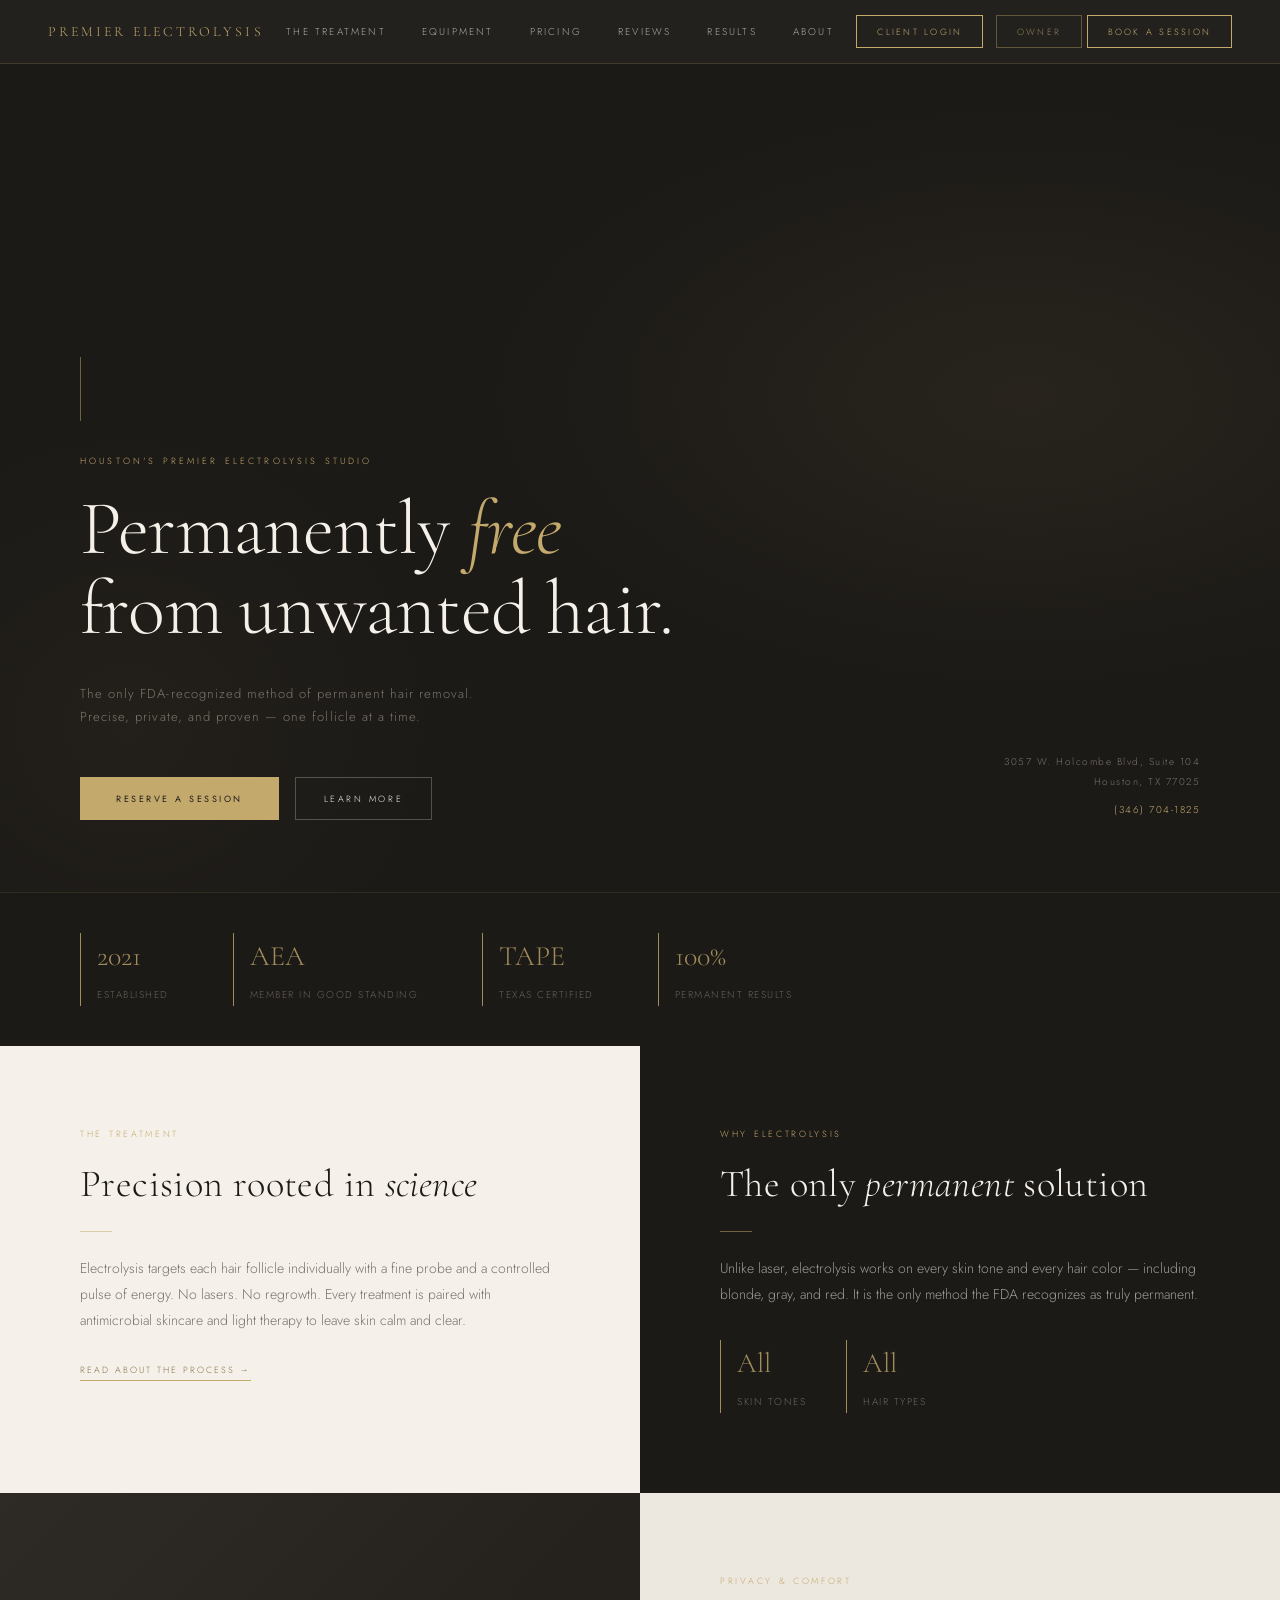
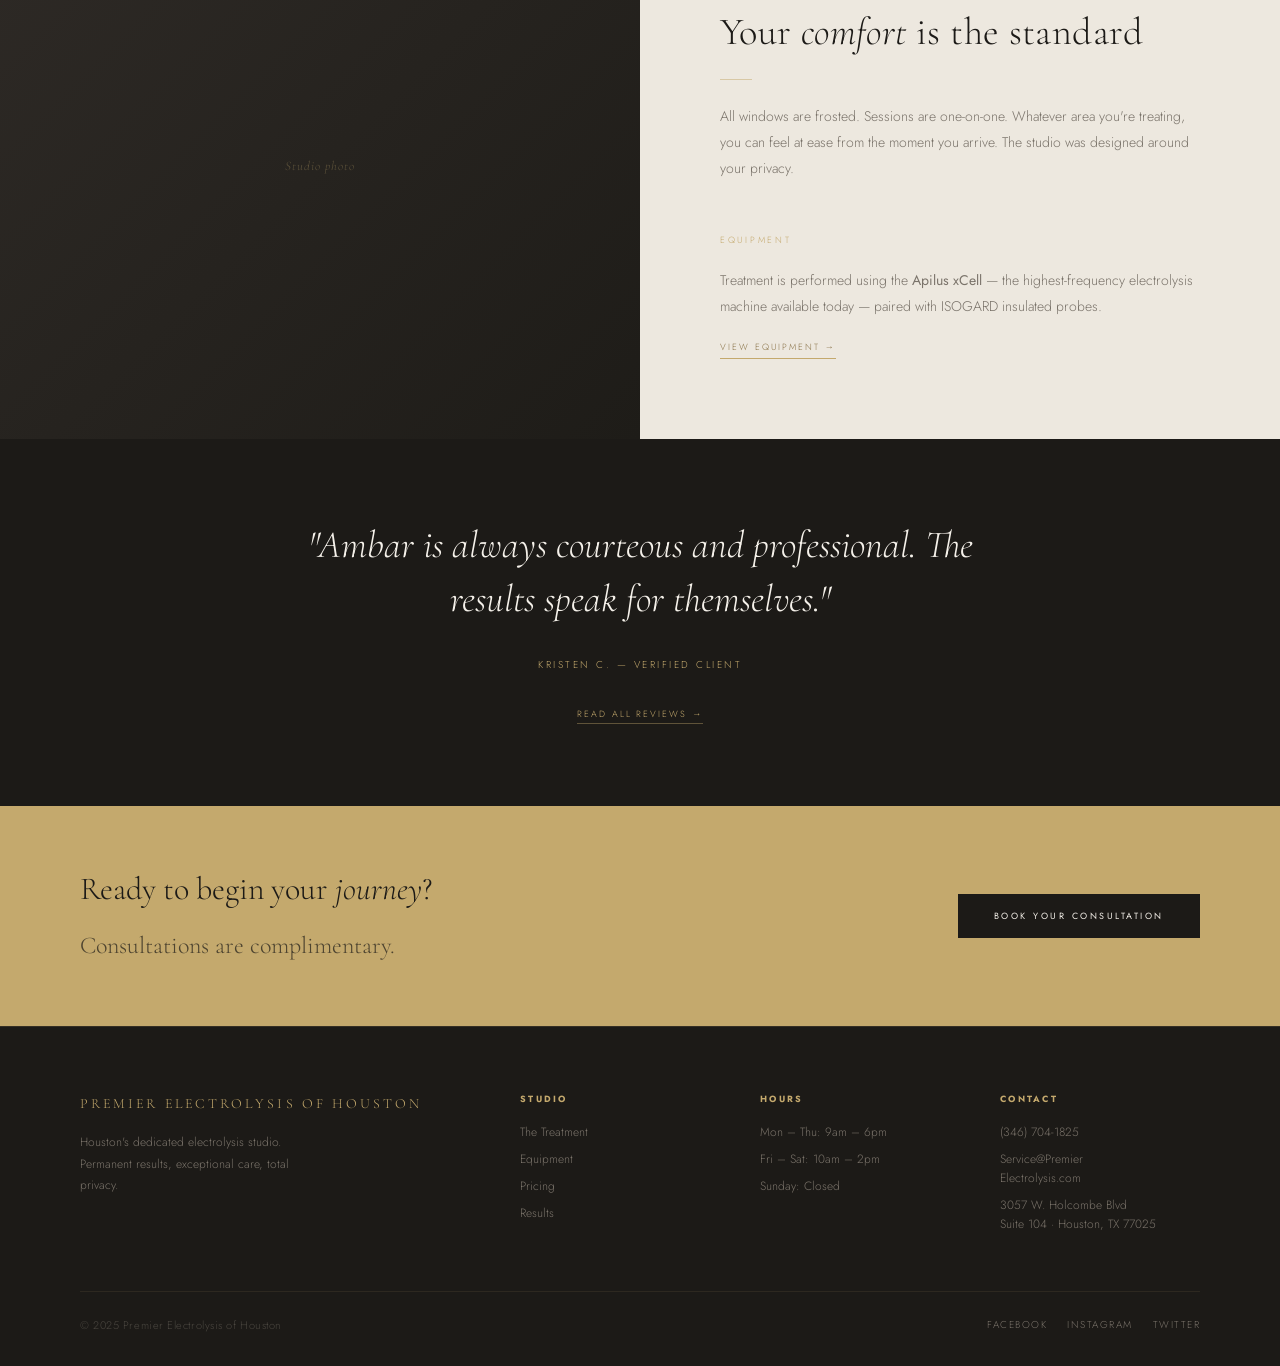
==== commit 79cccda2: "add client and owner login buttons" ====
--- a/frontend/public/index.html
+++ b/frontend/public/index.html
@@ -475,6 +475,8 @@
     <li><a href="#" onclick="showPage('gallery')" id="nav-gallery">Results</a></li>
     <li><a href="#" onclick="showPage('about')" id="nav-about">About</a></li>
   </ul>
+  <a class="nav-cta" href="/client/index.html" style="margin-right:8px">Client login</a>
+  <a class="nav-cta" href="/owner/index.html" style="background:none;border-color:rgba(196,169,109,0.4);color:rgba(196,169,109,0.7)">Owner</a>
   <a class="nav-cta" href="#" onclick="showPage('appointments')">Book a session</a>
 </nav>
 
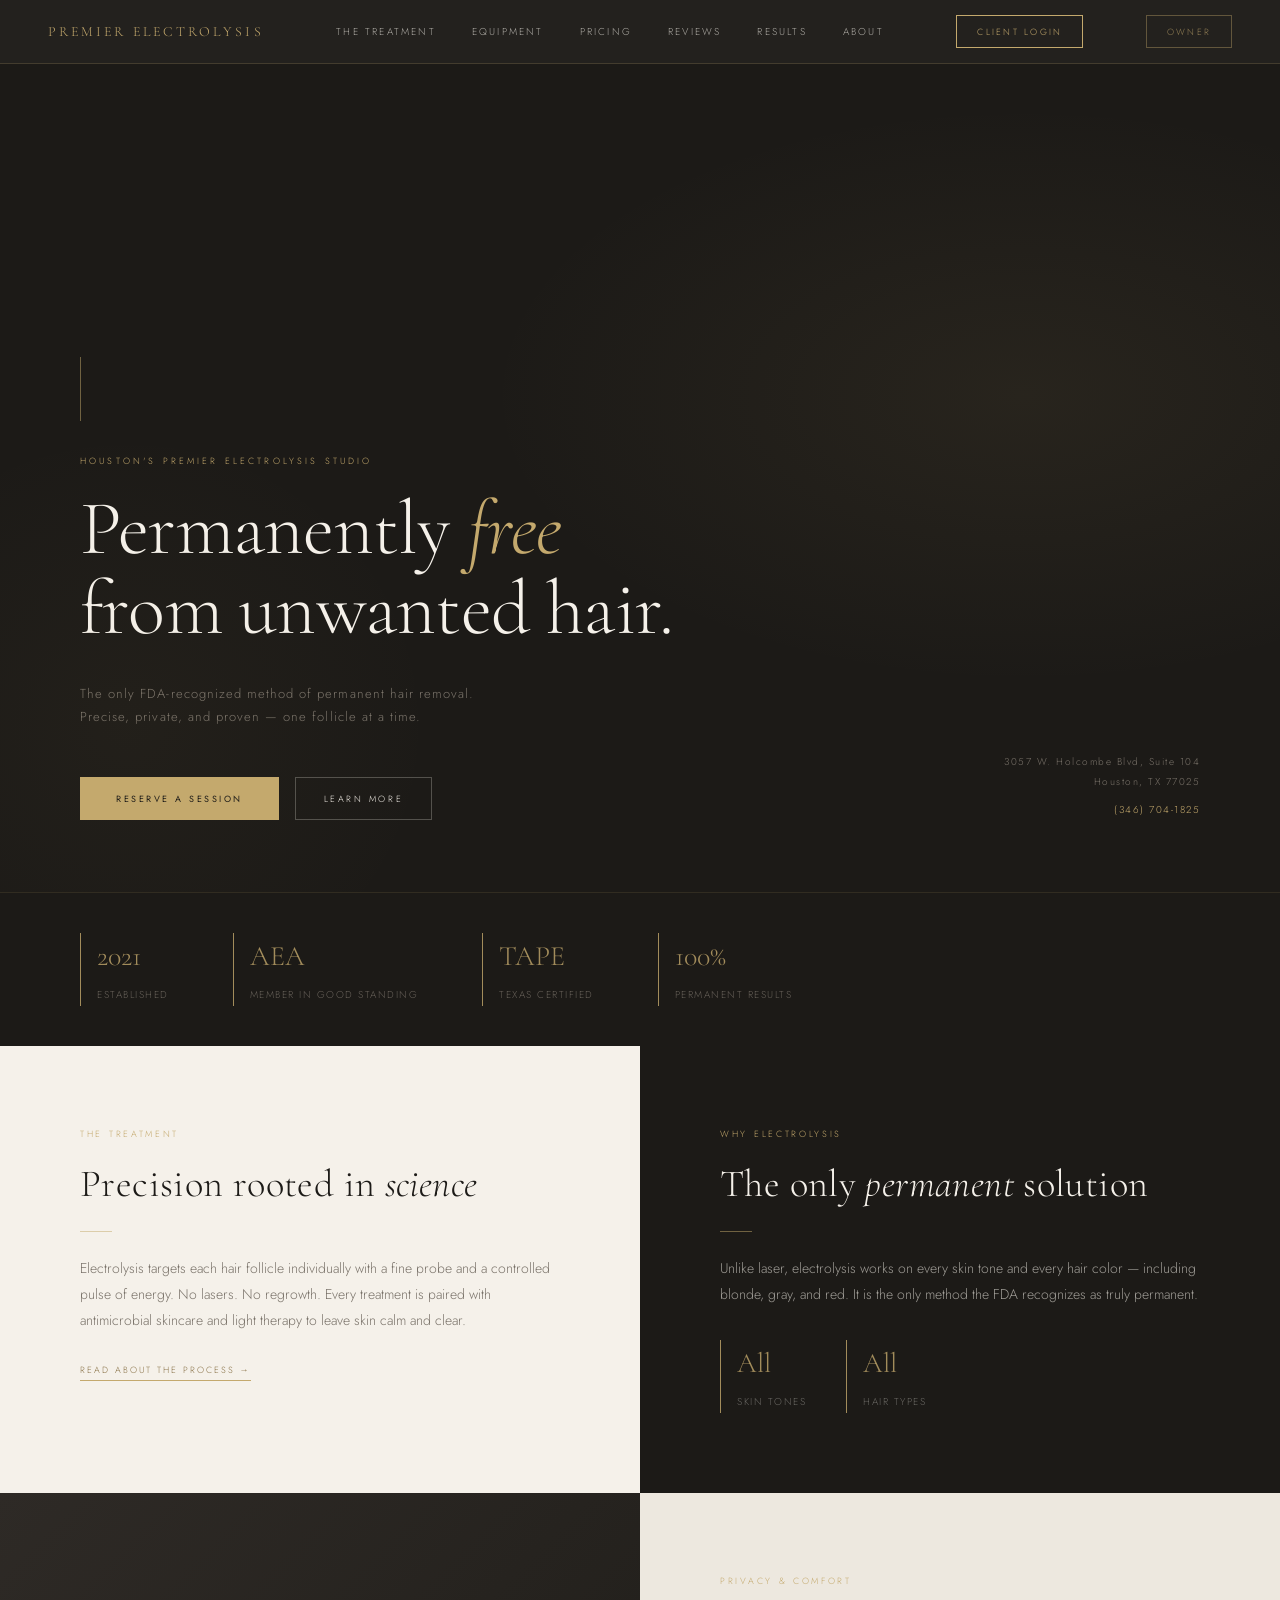
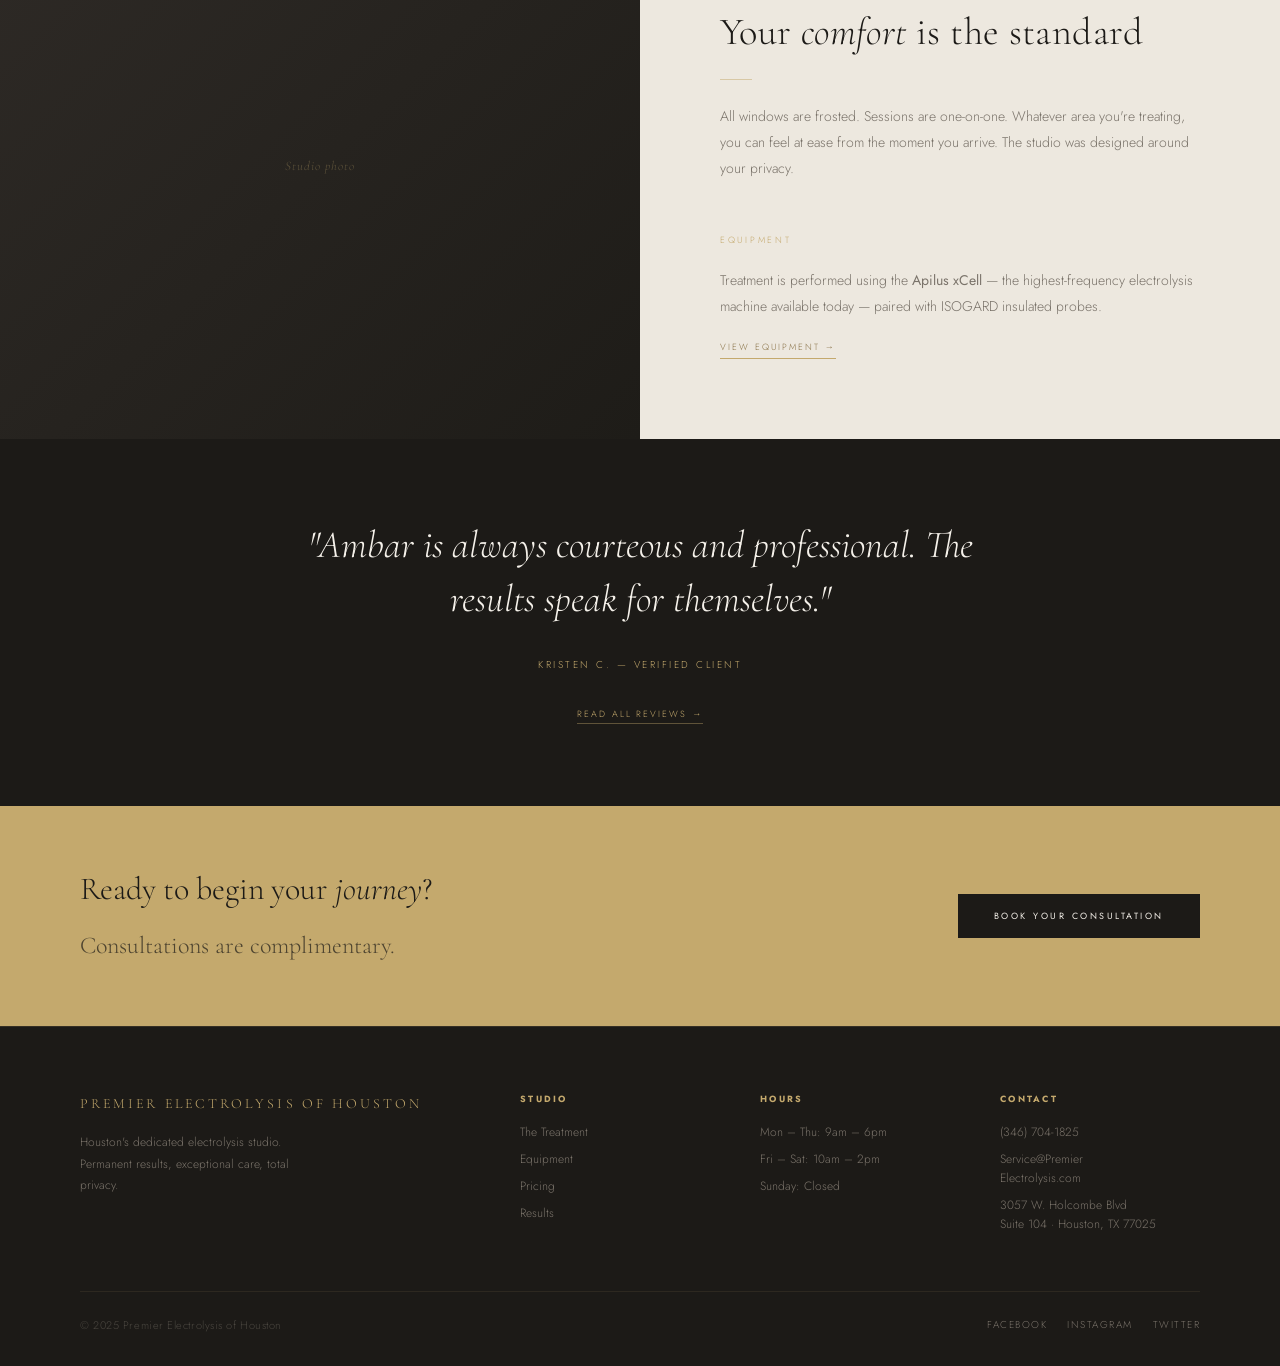
==== commit b5c86205: "minimized window responsive public site" ====
--- a/frontend/public/index.html
+++ b/frontend/public/index.html
@@ -461,6 +461,211 @@
   transition:background 0.2s;
 }
 .btn-dark:hover{background:#2a2820}
+
+/* ══════════════════════════════════════════
+   MOBILE STYLES  (max-width: 768px)
+══════════════════════════════════════════ */
+
+/* ── Hamburger button ── */
+.nav-hamburger{
+  display:none;
+  flex-direction:column;justify-content:center;align-items:center;
+  width:40px;height:40px;cursor:pointer;gap:5px;
+  background:none;border:none;padding:0;
+}
+.nav-hamburger span{
+  display:block;width:22px;height:1.5px;
+  background:var(--gold);
+  transition:transform 0.25s,opacity 0.25s;
+}
+.nav-hamburger.open span:nth-child(1){transform:translateY(6.5px) rotate(45deg)}
+.nav-hamburger.open span:nth-child(2){opacity:0}
+.nav-hamburger.open span:nth-child(3){transform:translateY(-6.5px) rotate(-45deg)}
+
+/* ── Mobile drawer ── */
+.mobile-drawer{
+  display:none;
+  position:fixed;top:64px;left:0;right:0;bottom:0;
+  background:rgba(28,26,23,0.98);
+  z-index:99;
+  flex-direction:column;
+  padding:32px 32px 40px;
+  overflow-y:auto;
+  transform:translateY(-8px);
+  opacity:0;
+  transition:transform 0.25s ease,opacity 0.25s ease;
+  pointer-events:none;
+}
+.mobile-drawer.open{
+  transform:translateY(0);
+  opacity:1;
+  pointer-events:auto;
+}
+.mobile-nav-link{
+  font-family:var(--serif);font-weight:300;font-size:28px;
+  color:rgba(245,241,234,0.7);text-decoration:none;
+  padding:14px 0;border-bottom:1px solid rgba(196,169,109,0.1);
+  display:block;letter-spacing:0.02em;
+  transition:color 0.15s;
+}
+.mobile-nav-link:hover,.mobile-nav-link.active{color:var(--gold)}
+.mobile-nav-link em{font-style:italic;color:var(--gold)}
+.mobile-cta-wrap{margin-top:32px}
+.mobile-cta{
+  display:block;text-align:center;
+  font-size:10px;letter-spacing:0.28em;text-transform:uppercase;
+  border:1px solid var(--gold);color:var(--gold);
+  padding:14px 24px;text-decoration:none;margin-bottom:12px;
+}
+.mobile-portal-links{display:flex;gap:10px;margin-top:4px}
+.mobile-portal-link{
+  flex:1;text-align:center;font-size:9px;letter-spacing:0.2em;
+  text-transform:uppercase;border:1px solid rgba(196,169,109,0.3);
+  color:rgba(196,169,109,0.6);padding:10px 8px;text-decoration:none;
+}
+.mobile-contact{
+  margin-top:32px;padding-top:24px;
+  border-top:1px solid rgba(196,169,109,0.1);
+}
+.mobile-contact p{font-size:12px;color:var(--stone);line-height:1.8}
+.mobile-contact a{color:var(--gold);text-decoration:none;font-size:13px;display:block;margin-top:4px}
+
+@media(max-width:768px){
+
+  /* nav */
+  nav{padding:0 20px;height:60px}
+  .nav-links{display:none}
+  .nav-cta{display:none}
+  .nav-hamburger{display:flex}
+  .mobile-drawer{display:flex}
+  .page{padding-top:60px}
+
+  /* hero */
+  .hero{
+    min-height:85vh;
+    padding:48px 24px 48px;
+    justify-content:flex-end;
+  }
+  .hero h1{font-size:clamp(36px,9vw,56px);max-width:100%}
+  .hero-sub{font-size:13px;max-width:100%}
+  .hero-rule{height:40px;margin-bottom:20px}
+  .hero-actions{flex-direction:column;gap:10px;align-items:flex-start}
+  .hero-actions .btn-primary,.hero-actions .btn-ghost{width:100%;text-align:center;padding:14px 20px}
+  .hero-meta{
+    position:static;text-align:left;
+    margin-top:32px;padding-top:20px;
+    border-top:1px solid rgba(196,169,109,0.15);
+  }
+
+  /* stat bar */
+  .stat-bar-wrap{padding:28px 24px;flex-wrap:wrap;gap:24px}
+
+  /* strips — stack vertically */
+  .strip{grid-template-columns:1fr !important}
+  .strip-content{padding:40px 24px}
+  .strip-img-placeholder{min-height:240px}
+
+  /* sections */
+  .section{padding:48px 24px}
+  .section.alt{padding:48px 24px}
+  .section.dark{padding:48px 24px}
+
+  /* service grid */
+  .service-grid{grid-template-columns:1fr !important}
+
+  /* equipment grid */
+  .equip-grid{grid-template-columns:1fr !important;gap:28px}
+
+  /* pricing grid */
+  .pricing-grid{grid-template-columns:1fr 1fr !important}
+
+  /* benefits grid */
+  .benefits-grid{grid-template-columns:1fr !important}
+
+  /* reviews grid */
+  .reviews-grid{grid-template-columns:1fr !important}
+
+  /* review hero */
+  .review-hero-quote{padding:48px 24px}
+  .review-hero-quote blockquote{font-size:clamp(20px,5vw,30px)}
+
+  /* rating summary */
+  .rating-summary{flex-direction:column;gap:20px;align-items:center}
+
+  /* before/after gallery */
+  .ba-grid{grid-template-columns:1fr !important;margin:0 0 24px !important}
+  .ba-disclaimer{padding:24px}
+
+  /* about grid */
+  .about-grid{grid-template-columns:1fr !important}
+  .about-portrait{min-height:260px}
+  .about-bio{padding:36px 24px}
+
+  /* appointment grid */
+  .appt-grid{grid-template-columns:1fr !important;min-height:auto}
+  .appt-left{padding:40px 24px}
+  .appt-right{padding:36px 24px}
+
+  /* form row */
+  .form-row{grid-template-columns:1fr !important}
+
+  /* CTA banner */
+  .cta-banner{
+    flex-direction:column;gap:20px;
+    padding:40px 24px;
+    text-align:center;
+  }
+  .cta-banner h2{font-size:clamp(20px,5vw,30px)}
+  .cta-banner .btn-dark{margin-left:0;width:100%;text-align:center;padding:14px 20px}
+
+  /* footer */
+  footer{padding:40px 24px 28px}
+  .footer-grid{grid-template-columns:1fr !important;gap:28px}
+  .footer-bottom{flex-direction:column;gap:12px;text-align:center}
+
+  /* page header */
+  .page-header{padding:48px 24px 40px}
+  .page-header h1{font-size:clamp(30px,7vw,48px)}
+
+  /* gold divider */
+  .gold-divider{padding:0 24px}
+
+  /* stat row inside strip */
+  .stat-row{gap:24px;flex-wrap:wrap}
+
+  /* inline stat bar on home dark strip */
+  div[style*="padding:40px 80px"]{padding:28px 24px !important}
+  div[style*="gap:64px"]{gap:20px !important;flex-wrap:wrap !important}
+
+  /* credentials */
+  .credentials{padding-top:20px}
+  .credential{flex-direction:column;gap:4px}
+
+  /* about philosophy grid */
+  div[style*="grid-template-columns:1fr 1fr"]{grid-template-columns:1fr !important}
+
+  /* ba img pair */
+  .ba-pair{grid-template-columns:1fr 1fr}
+  .ba-img{min-height:180px !important}
+
+  /* treatment area tags */
+  div[style*="display:flex;flex-wrap:wrap"]{gap:6px !important}
+
+  /* equipment dark grid */
+  div.section.dark > div[style*="grid-template-columns:1fr 1fr"]{
+    grid-template-columns:1fr !important;gap:24px;
+  }
+
+  /* booking step flow */
+  .bk-svc-card{padding:14px}
+  .bk-time{padding:10px 4px;font-size:11px}
+  .bk-times{grid-template-columns:repeat(3,1fr) !important}
+}
+
+@media(max-width:420px){
+  .pricing-grid{grid-template-columns:1fr !important}
+  .hero h1{font-size:32px}
+}
 </style>
 </head>
 <body>
@@ -477,8 +682,32 @@
   </ul>
   <a class="nav-cta" href="/client/index.html" style="margin-right:8px">Client login</a>
   <a class="nav-cta" href="/owner/index.html" style="background:none;border-color:rgba(196,169,109,0.4);color:rgba(196,169,109,0.7)">Owner</a>
-  <a class="nav-cta" href="#" onclick="showPage('appointments')">Book a session</a>
+  <button class="nav-hamburger" id="hamburger" onclick="toggleDrawer()" aria-label="Menu">
+    <span></span><span></span><span></span>
+  </button>
 </nav>
+
+<!-- Mobile drawer -->
+<div class="mobile-drawer" id="mobile-drawer">
+  <a class="mobile-nav-link" href="#" onclick="showPage('home');closeDrawer()">Home</a>
+  <a class="mobile-nav-link" href="#" onclick="showPage('service');closeDrawer()" id="mnav-service">The <em>Treatment</em></a>
+  <a class="mobile-nav-link" href="#" onclick="showPage('equipment');closeDrawer()" id="mnav-equipment">Equipment</a>
+  <a class="mobile-nav-link" href="#" onclick="showPage('pricing');closeDrawer()" id="mnav-pricing">Pricing</a>
+  <a class="mobile-nav-link" href="#" onclick="showPage('reviews');closeDrawer()" id="mnav-reviews">Reviews</a>
+  <a class="mobile-nav-link" href="#" onclick="showPage('gallery');closeDrawer()" id="mnav-gallery">Results</a>
+  <a class="mobile-nav-link" href="#" onclick="showPage('about');closeDrawer()" id="mnav-about">About</a>
+  <div class="mobile-cta-wrap">
+    <a class="mobile-cta" href="#" onclick="showPage('appointments');closeDrawer()">Reserve a session</a>
+    <div class="mobile-portal-links">
+      <a class="mobile-portal-link" href="/client/index.html">Client login</a>
+      <a class="mobile-portal-link" href="/owner/index.html">Owner</a>
+    </div>
+  </div>
+  <div class="mobile-contact">
+    <p>3057 W. Holcombe Blvd · Suite 104 · Houston, TX</p>
+    <a href="tel:+13467041825">(346) 704-1825</a>
+  </div>
+</div>
 
 <!-- ══════════════════════ HOME ══════════════════════ -->
 <div id="page-home" class="page active">
@@ -1435,12 +1664,31 @@
 function showPage(id) {
   document.querySelectorAll('.page').forEach(p => p.classList.remove('active'));
   document.querySelectorAll('.nav-links a').forEach(a => a.classList.remove('active'));
+  document.querySelectorAll('.mobile-nav-link').forEach(a => a.classList.remove('active'));
   var page = document.getElementById('page-' + id);
   if (page) { page.classList.add('active'); window.scrollTo(0,0); }
   var navEl = document.getElementById('nav-' + id);
   if (navEl) navEl.classList.add('active');
+  var mnavEl = document.getElementById('mnav-' + id);
+  if (mnavEl) mnavEl.classList.add('active');
   if(id==='appointments'){bkGo(1);}
 }
+
+function toggleDrawer(){
+  var drawer = document.getElementById('mobile-drawer');
+  var btn    = document.getElementById('hamburger');
+  var open   = drawer.classList.contains('open');
+  drawer.classList.toggle('open', !open);
+  btn.classList.toggle('open', !open);
+  document.body.style.overflow = open ? '' : 'hidden';
+}
+
+function closeDrawer(){
+  document.getElementById('mobile-drawer').classList.remove('open');
+  document.getElementById('hamburger').classList.remove('open');
+  document.body.style.overflow = '';
+}
+
 document.querySelectorAll('.nav-links a, .nav-cta, .btn-ghost, .btn-dark, footer a').forEach(function(a){
   a.addEventListener('click', function(e){ if(this.getAttribute('href') === '#') e.preventDefault(); });
 });
